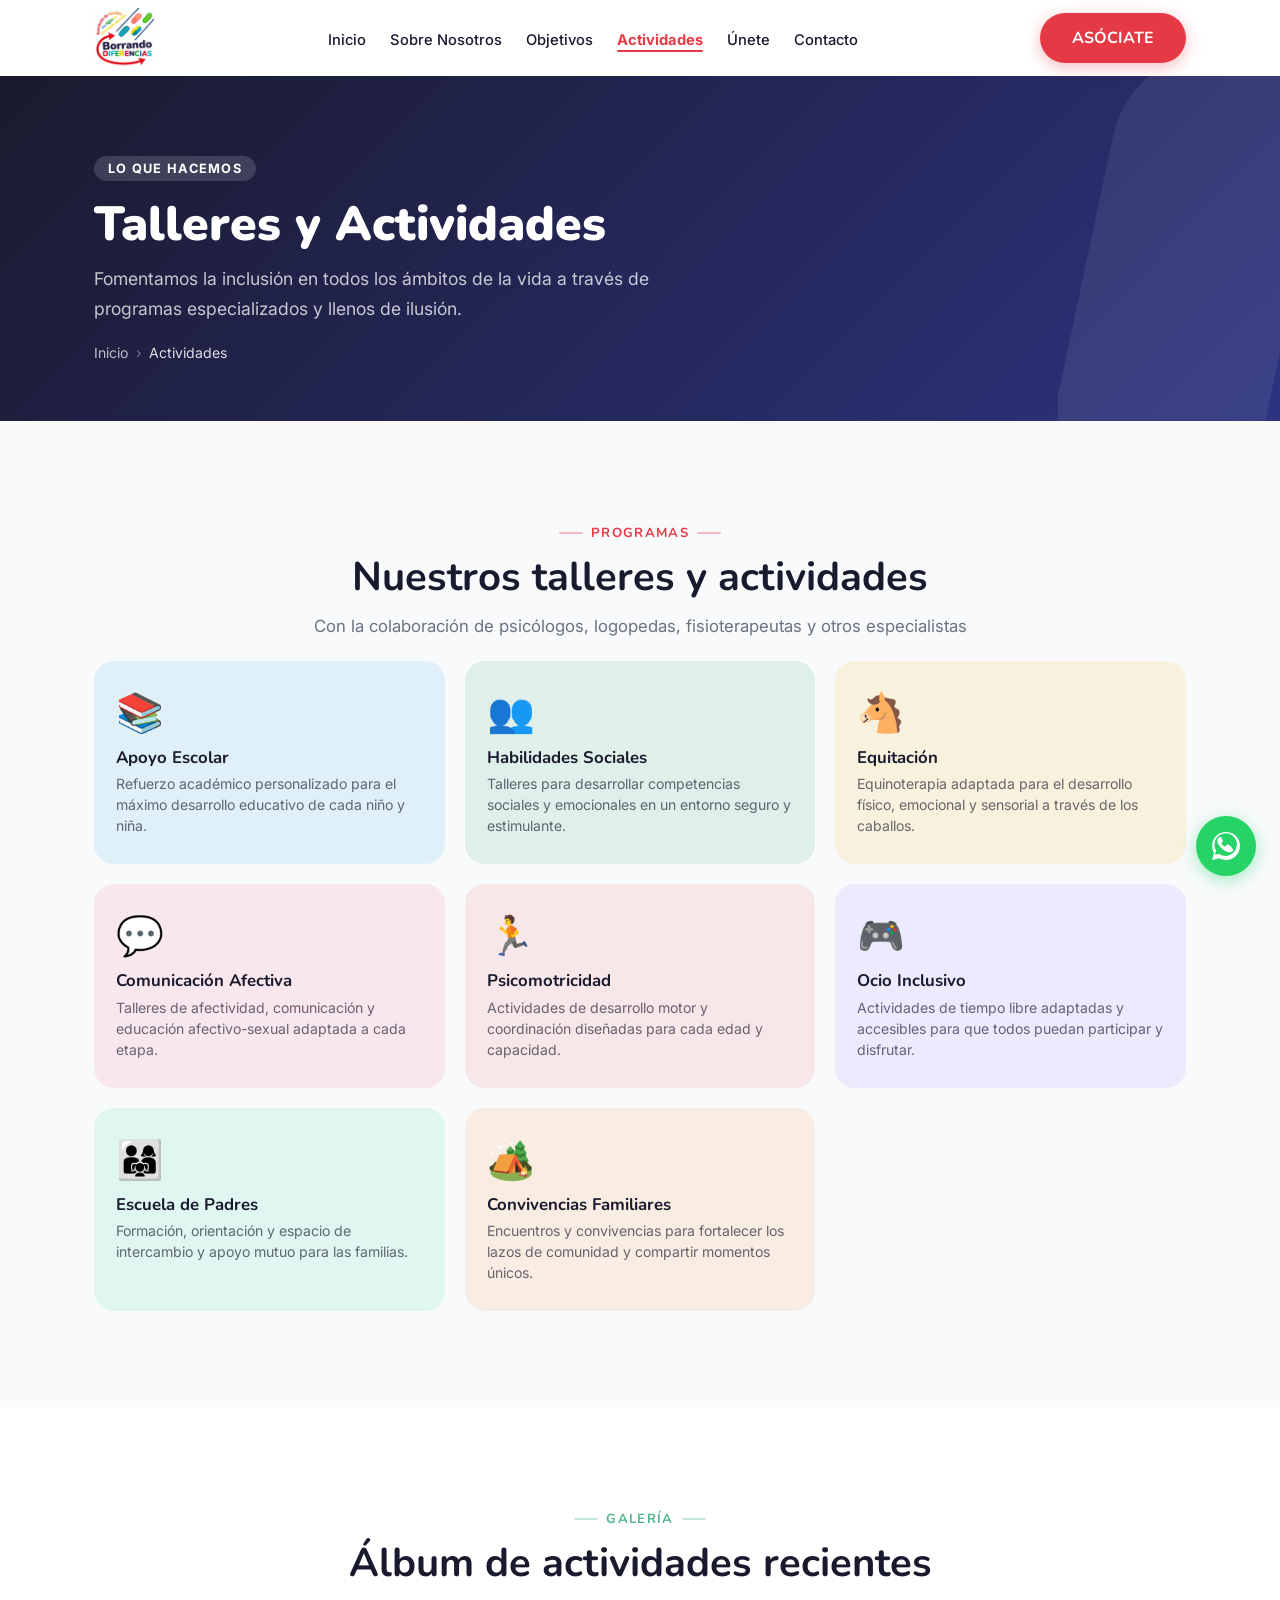
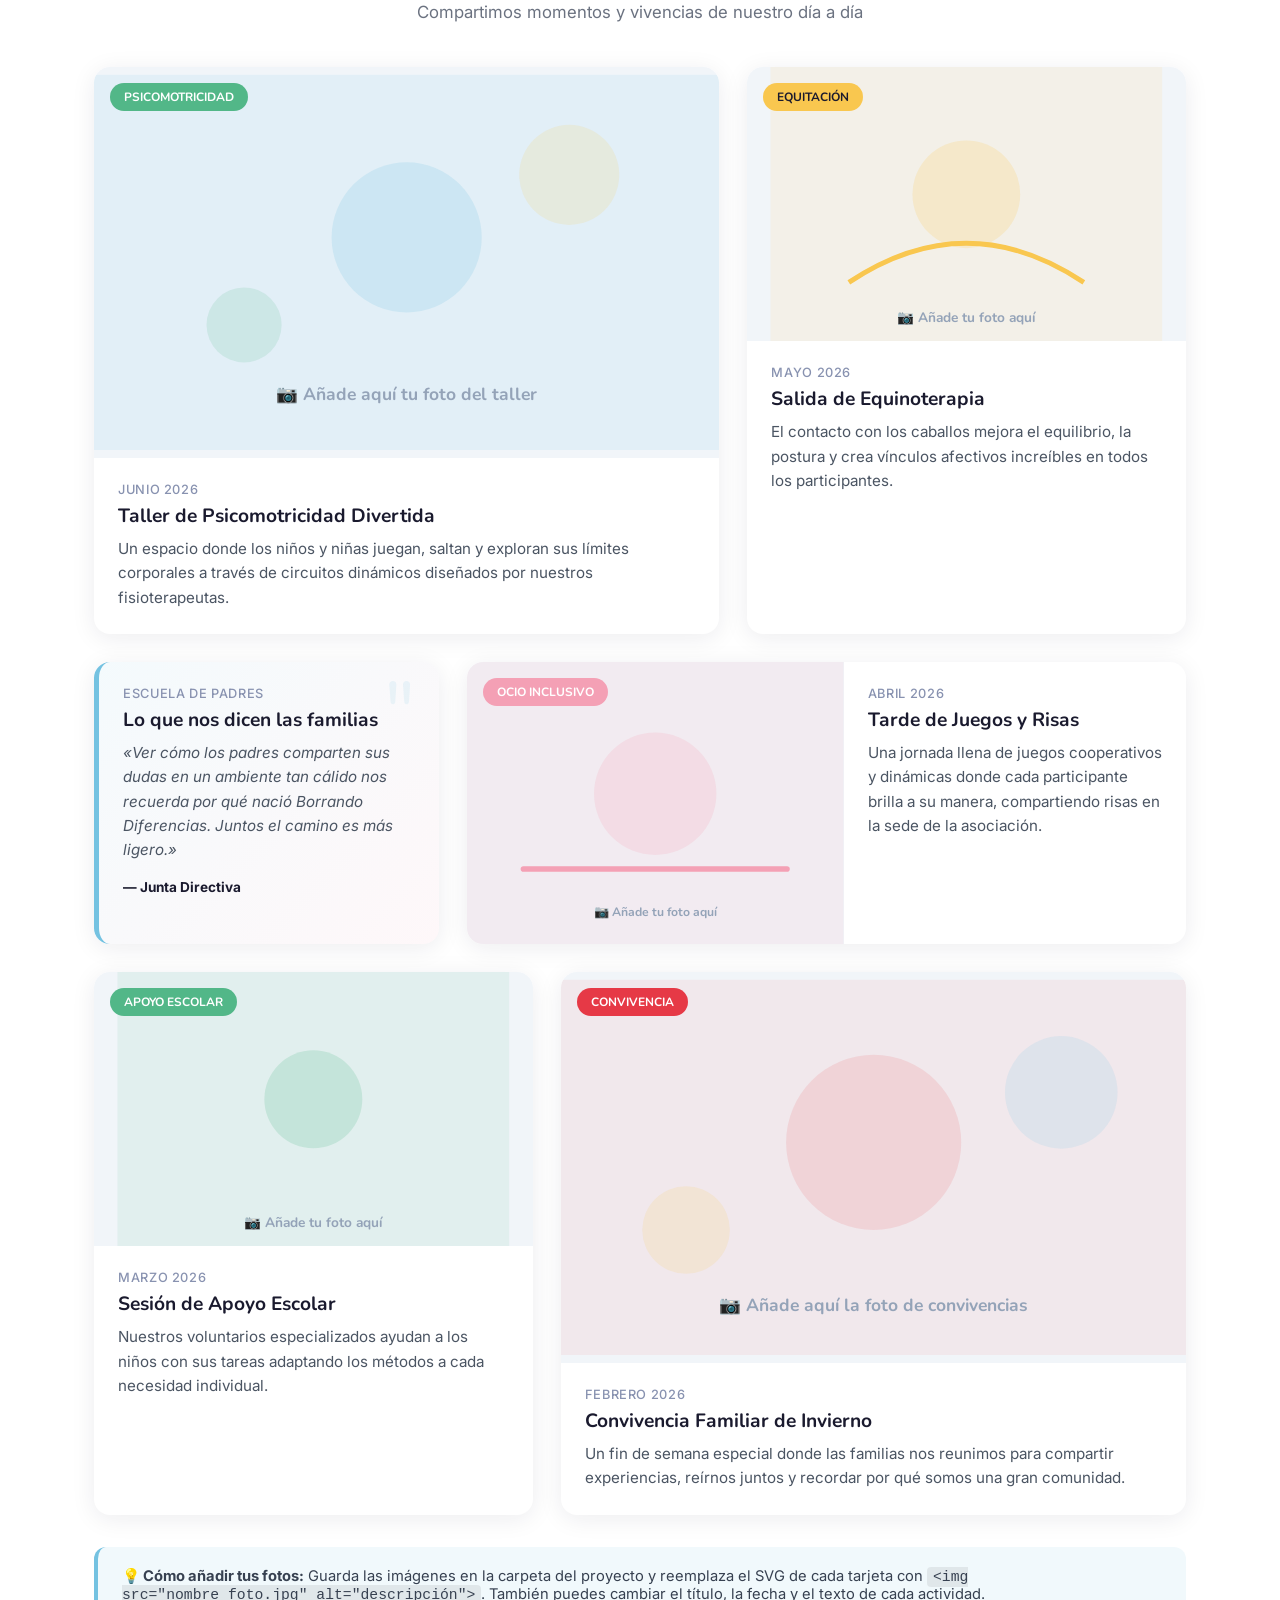
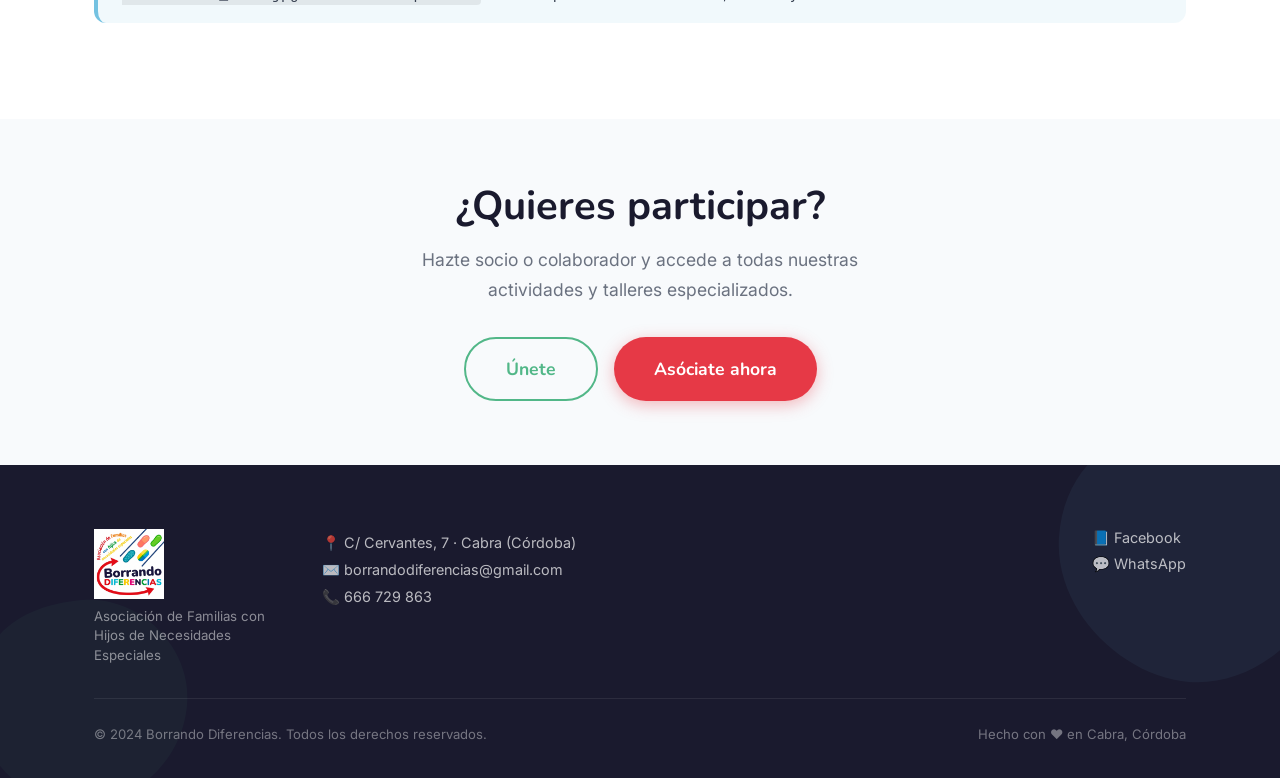
==== actividades.html @ 36eeffac "a" ====
<!DOCTYPE html>
<html lang="es">
<head>
<meta charset="UTF-8">
<meta name="viewport" content="width=device-width, initial-scale=1.0">
<title>Actividades y Álbum — Borrando Diferencias</title>
<meta name="description" content="Talleres, terapias y actividades de Borrando Diferencias: apoyo escolar, equitación, psicomotricidad, escuela de padres y mucho más. Álbum de fotos.">
<link rel="stylesheet" href="styles.css">
</head>
<body class="page-offset">

<!-- ============================================================
     PAGE HERO
     ============================================================ -->
<section class="page-hero">
  <div class="blob-container" aria-hidden="true">
    <svg style="top:-15%;right:-3%;width:260px;opacity:.07;position:absolute" viewBox="0 0 100 200"><g transform="rotate(12 50 100)"><rect x="10" y="10" width="80" height="180" rx="40" fill="#fff"/></g></svg>
  </div>
  <div class="container" style="position:relative;z-index:1">
    <span class="page-hero-tag">Lo que hacemos</span>
    <h1>Talleres y Actividades</h1>
    <p>Fomentamos la inclusión en todos los ámbitos de la vida a través de programas especializados y llenos de ilusión.</p>
    <nav class="breadcrumb" aria-label="Migas de pan">
      <a href="index.html">Inicio</a>
      <span>›</span>
      <span style="color:rgba(255,255,255,.85)">Actividades</span>
    </nav>
  </div>
</section>

<!-- ============================================================
     TALLERES
     ============================================================ -->
<section class="section-pad" style="background:var(--bg-alt)" aria-labelledby="act-title">
  <div class="container">
    <div class="section-title-wrapper">
      <div class="section-tag">Programas</div>
      <h2 id="act-title">Nuestros talleres y actividades</h2>
      <p style="color:#6b7280;margin-top:12px;font-size:1.05rem">Con la colaboración de psicólogos, logopedas, fisioterapeutas y otros especialistas</p>
    </div>
    <div class="act-grid">
      <div class="act-card blue-p fade-up">
        <div class="act-emoji" aria-hidden="true">📚</div>
        <h3>Apoyo Escolar</h3>
        <p>Refuerzo académico personalizado para el máximo desarrollo educativo de cada niño y niña.</p>
      </div>
      <div class="act-card green-p fade-up">
        <div class="act-emoji" aria-hidden="true">👥</div>
        <h3>Habilidades Sociales</h3>
        <p>Talleres para desarrollar competencias sociales y emocionales en un entorno seguro y estimulante.</p>
      </div>
      <div class="act-card yellow-p fade-up">
        <div class="act-emoji" aria-hidden="true">🐴</div>
        <h3>Equitación</h3>
        <p>Equinoterapia adaptada para el desarrollo físico, emocional y sensorial a través de los caballos.</p>
      </div>
      <div class="act-card pink-p fade-up">
        <div class="act-emoji" aria-hidden="true">💬</div>
        <h3>Comunicación Afectiva</h3>
        <p>Talleres de afectividad, comunicación y educación afectivo-sexual adaptada a cada etapa.</p>
      </div>
      <div class="act-card coral-p fade-up">
        <div class="act-emoji" aria-hidden="true">🏃</div>
        <h3>Psicomotricidad</h3>
        <p>Actividades de desarrollo motor y coordinación diseñadas para cada edad y capacidad.</p>
      </div>
      <div class="act-card lavender-p fade-up">
        <div class="act-emoji" aria-hidden="true">🎮</div>
        <h3>Ocio Inclusivo</h3>
        <p>Actividades de tiempo libre adaptadas y accesibles para que todos puedan participar y disfrutar.</p>
      </div>
      <div class="act-card mint-p fade-up">
        <div class="act-emoji" aria-hidden="true">👨‍👩‍👧</div>
        <h3>Escuela de Padres</h3>
        <p>Formación, orientación y espacio de intercambio y apoyo mutuo para las familias.</p>
      </div>
      <div class="act-card peach-p fade-up">
        <div class="act-emoji" aria-hidden="true">🏕️</div>
        <h3>Convivencias Familiares</h3>
        <p>Encuentros y convivencias para fortalecer los lazos de comunidad y compartir momentos únicos.</p>
      </div>
    </div>
  </div>
</section>

<!-- ============================================================
     ÁLBUM DE ACTIVIDADES
     ============================================================ -->
<section id="album" class="section-pad" style="background:#fff" aria-labelledby="album-title">
  <div class="container">
    <div class="section-title-wrapper">
      <div class="section-tag" style="color:var(--green)">Galería</div>
      <h2 id="album-title">Álbum de actividades recientes</h2>
      <p style="color:#6b7280;margin-top:12px;font-size:1.05rem">Compartimos momentos y vivencias de nuestro día a día</p>
    </div>

    <!-- INSTRUCCIONES: Para añadir fotos reales, sustituye los SVG placeholder por:
         <img src="tu_foto.jpg" alt="Descripción de la foto" style="width:100%;height:100%;object-fit:cover">
         dentro del div .album-img-wrapper de cada tarjeta. -->

    <div class="album-grid">
      <!-- Tarjeta 1: Grande (7 columnas) -->
      <div class="album-card pattern-large fade-up">
        <div class="album-img-wrapper">
          <svg viewBox="0 0 500 300" class="album-placeholder-svg" aria-label="Placeholder foto taller psicomotricidad">
            <rect width="100%" height="100%" fill="rgba(116,194,225,.12)"/>
            <circle cx="250" cy="130" r="60" fill="rgba(116,194,225,.2)"/>
            <circle cx="120" cy="200" r="30" fill="rgba(82,183,136,.15)"/>
            <circle cx="380" cy="80" r="40" fill="rgba(249,199,79,.15)"/>
            <text x="50%" y="260" font-family="'Nunito',sans-serif" font-weight="700" font-size="14" fill="#94a3b8" text-anchor="middle">📷 Añade aquí tu foto del taller</text>
          </svg>
          <span class="album-badge green">Psicomotricidad</span>
        </div>
        <div class="album-info">
          <span class="album-date">Junio 2026</span>
          <h3>Taller de Psicomotricidad Divertida</h3>
          <p>Un espacio donde los niños y niñas juegan, saltan y exploran sus límites corporales a través de circuitos dinámicos diseñados por nuestros fisioterapeutas.</p>
        </div>
      </div>

      <!-- Tarjeta 2: Estándar (5 columnas) -->
      <div class="album-card pattern-standard fade-up">
        <div class="album-img-wrapper">
          <svg viewBox="0 0 400 280" class="album-placeholder-svg" aria-label="Placeholder equinoterapia">
            <rect width="100%" height="100%" fill="rgba(249,199,79,.1)"/>
            <circle cx="200" cy="130" r="55" fill="rgba(249,199,79,.2)"/>
            <path d="M80 220 Q 200 140 320 220" fill="none" stroke="#F9C74F" stroke-width="5"/>
            <text x="50%" y="260" font-family="'Nunito',sans-serif" font-weight="700" font-size="14" fill="#94a3b8" text-anchor="middle">📷 Añade tu foto aquí</text>
          </svg>
          <span class="album-badge yellow">Equitación</span>
        </div>
        <div class="album-info">
          <span class="album-date">Mayo 2026</span>
          <h3>Salida de Equinoterapia</h3>
          <p>El contacto con los caballos mejora el equilibrio, la postura y crea vínculos afectivos increíbles en todos los participantes.</p>
        </div>
      </div>

      <!-- Tarjeta 3: Cita/Texto (4 columnas) -->
      <div class="album-card pattern-text-only fade-up">
        <div class="quote-icon">"</div>
        <div class="album-info">
          <span class="album-date">Escuela de Padres</span>
          <h3>Lo que nos dicen las familias</h3>
          <p class="quote-text">«Ver cómo los padres comparten sus dudas en un ambiente tan cálido nos recuerda por qué nació Borrando Diferencias. Juntos el camino es más ligero.»</p>
          <div class="author">— Junta Directiva</div>
        </div>
      </div>

      <!-- Tarjeta 4: Paisaje (8 columnas) — imagen izquierda, texto derecha -->
      <div class="album-card pattern-landscape fade-up">
        <div class="album-img-wrapper">
          <svg viewBox="0 0 400 300" class="album-placeholder-svg" aria-label="Placeholder ocio inclusivo">
            <rect width="100%" height="100%" fill="rgba(244,160,181,.12)"/>
            <circle cx="200" cy="140" r="65" fill="rgba(244,160,181,.2)"/>
            <path d="M60 220 L340 220" stroke="#F4A0B5" stroke-width="6" stroke-linecap="round"/>
            <text x="50%" y="270" font-family="'Nunito',sans-serif" font-weight="700" font-size="13" fill="#94a3b8" text-anchor="middle">📷 Añade tu foto aquí</text>
          </svg>
          <span class="album-badge pink">Ocio Inclusivo</span>
        </div>
        <div class="album-info">
          <span class="album-date">Abril 2026</span>
          <h3>Tarde de Juegos y Risas</h3>
          <p>Una jornada llena de juegos cooperativos y dinámicas donde cada participante brilla a su manera, compartiendo risas en la sede de la asociación.</p>
        </div>
      </div>

      <!-- Tarjeta 5: Estándar -->
      <div class="album-card pattern-standard fade-up">
        <div class="album-img-wrapper">
          <svg viewBox="0 0 400 280" class="album-placeholder-svg" aria-label="Placeholder apoyo escolar">
            <rect width="100%" height="100%" fill="rgba(82,183,136,.1)"/>
            <circle cx="200" cy="130" r="50" fill="rgba(82,183,136,.2)"/>
            <text x="50%" y="260" font-family="'Nunito',sans-serif" font-weight="700" font-size="14" fill="#94a3b8" text-anchor="middle">📷 Añade tu foto aquí</text>
          </svg>
          <span class="album-badge green">Apoyo Escolar</span>
        </div>
        <div class="album-info">
          <span class="album-date">Marzo 2026</span>
          <h3>Sesión de Apoyo Escolar</h3>
          <p>Nuestros voluntarios especializados ayudan a los niños con sus tareas adaptando los métodos a cada necesidad individual.</p>
        </div>
      </div>

      <!-- Tarjeta 6: Grande -->
      <div class="album-card pattern-large fade-up">
        <div class="album-img-wrapper">
          <svg viewBox="0 0 500 300" class="album-placeholder-svg" aria-label="Placeholder convivencia familiar">
            <rect width="100%" height="100%" fill="rgba(230,57,70,.07)"/>
            <circle cx="250" cy="130" r="70" fill="rgba(230,57,70,.12)"/>
            <circle cx="100" cy="200" r="35" fill="rgba(249,199,79,.15)"/>
            <circle cx="400" cy="90" r="45" fill="rgba(116,194,225,.15)"/>
            <text x="50%" y="265" font-family="'Nunito',sans-serif" font-weight="700" font-size="14" fill="#94a3b8" text-anchor="middle">📷 Añade aquí la foto de convivencias</text>
          </svg>
          <span class="album-badge red">Convivencia</span>
        </div>
        <div class="album-info">
          <span class="album-date">Febrero 2026</span>
          <h3>Convivencia Familiar de Invierno</h3>
          <p>Un fin de semana especial donde las familias nos reunimos para compartir experiencias, reírnos juntos y recordar por qué somos una gran comunidad.</p>
        </div>
      </div>
    </div>

    <!-- Nota orientativa -->
    <div class="fade-up" style="background:rgba(116,194,225,.1);border-left:4px solid var(--blue);border-radius:12px;padding:20px 24px;margin-top:32px;font-size:.92rem;color:#374151">
      <strong>💡 Cómo añadir tus fotos:</strong> Guarda las imágenes en la carpeta del proyecto y reemplaza el SVG de cada tarjeta con <code style="background:rgba(0,0,0,.07);padding:2px 6px;border-radius:4px">&lt;img src="nombre_foto.jpg" alt="descripción"&gt;</code>. También puedes cambiar el título, la fecha y el texto de cada actividad.
    </div>
  </div>
</section>

<!-- CTA -->
<section style="padding:64px 0;text-align:center;background:var(--bg-alt)">
  <div class="container">
    <h2 class="fade-up" style="margin-bottom:16px">¿Quieres participar?</h2>
    <p class="fade-up" style="color:#6b7280;margin-bottom:32px;max-width:480px;margin-left:auto;margin-right:auto">Hazte socio o colaborador y accede a todas nuestras actividades y talleres especializados.</p>
    <div class="fade-up" style="display:flex;gap:16px;justify-content:center;flex-wrap:wrap">
      <a href="unete.html" class="btn btn-outline-green btn-lg">Únete</a>
      <a href="contacto.html" class="btn btn-red btn-lg">Asóciate ahora</a>
    </div>
  </div>
</section>

<script src="shared.js"></script>
</body>
</html>
---- styles.css ----
@import url('https://fonts.googleapis.com/css2?family=Nunito:wght@700;900&family=Inter:wght@400;500&display=swap');

/* ============================================================
   RESET & BASE
   ============================================================ */
*,*::before,*::after{box-sizing:border-box;margin:0;padding:0}
html{scroll-behavior:smooth;font-size:16px}
body{font-family:'Inter',sans-serif;font-size:1.1rem;color:#1A1A2E;background:#fff;overflow-x:hidden}
img{display:block;max-width:100%}
a{text-decoration:none;color:inherit}
button{cursor:pointer;border:none;font-family:'Inter',sans-serif}

/* ============================================================
   CSS VARIABLES
   ============================================================ */
:root{
  --red:#E63946;
  --green:#52B788;
  --blue:#74C2E1;
  --yellow:#F9C74F;
  --pink:#F4A0B5;
  --dark:#1A1A2E;
  --bg-alt:#F8FAFC;
  --shadow:0 4px 24px rgba(26,26,46,.08);
  --shadow-lg:0 12px 40px rgba(26,26,46,.16);
  --radius:16px;
  --radius-xl:24px;
  --radius-pill:999px;
}

/* ============================================================
   TYPOGRAPHY
   ============================================================ */
h1,h2,h3,h4{font-family:'Nunito',sans-serif;line-height:1.15;font-weight:700}
h1{font-size:clamp(2.4rem,5vw,3.5rem);font-weight:900}
h2{font-size:clamp(1.8rem,3.5vw,2.5rem)}
h3{font-size:1.5rem}
p{line-height:1.7}
.caption{font-size:.875rem;color:#6b7280}

/* ============================================================
   UTILITIES
   ============================================================ */
.container{max-width:1140px;margin:0 auto;padding:0 24px}
.section-pad{padding:96px 0}
.text-center{text-align:center}
.sr-only{position:absolute;width:1px;height:1px;padding:0;margin:-1px;overflow:hidden;clip:rect(0,0,0,0);white-space:nowrap;border-width:0}

/* Buttons */
.btn{display:inline-flex;align-items:center;justify-content:center;gap:8px;padding:14px 32px;border-radius:var(--radius-pill);font-family:'Nunito',sans-serif;font-weight:700;font-size:1rem;transition:transform .2s ease,box-shadow .2s ease;will-change:transform}
.btn:hover{transform:translateY(-2px)}
.btn-red{background:var(--red);color:#fff;box-shadow:0 4px 16px rgba(230,57,70,.35)}
.btn-red:hover{box-shadow:0 8px 28px rgba(230,57,70,.45)}
.btn-outline-green{background:transparent;color:var(--green);border:2.5px solid var(--green)}
.btn-outline-green:hover{background:var(--green);color:#fff;box-shadow:0 6px 20px rgba(82,183,136,.3)}
.btn-white{background:#fff;color:var(--dark);box-shadow:var(--shadow)}
.btn-white:hover{box-shadow:var(--shadow-lg)}
.btn-white-red{background:#fff;color:var(--red);box-shadow:var(--shadow)}
.btn-white-red:hover{box-shadow:var(--shadow-lg)}
.btn-lg{padding:18px 40px;font-size:1.1rem}

/* Fade-in animation */
.fade-up{opacity:0;transform:translateY(32px);transition:opacity .6s ease,transform .6s ease}
.fade-up.visible{opacity:1;transform:translateY(0)}

/* Blob container */
.blob-container{position:absolute;inset:0;overflow:hidden;pointer-events:none;z-index:0}
.blob-container svg{position:absolute}

/* Section header */
.section-tag{display:inline-flex;align-items:center;gap:8px;font-family:'Nunito',sans-serif;font-weight:700;font-size:.82rem;letter-spacing:.1em;text-transform:uppercase;color:var(--red);margin-bottom:12px}
.section-tag::before,.section-tag::after{content:'';flex:1;height:2px;background:currentColor;opacity:.35;min-width:24px;max-width:40px;border-radius:2px}
.section-title-wrapper{text-align:center;margin-bottom:20px}

/* ============================================================
   NAVBAR
   ============================================================ */
#navbar{position:fixed;top:0;left:0;right:0;z-index:1000;background:rgba(255,255,255,.96);backdrop-filter:blur(10px);-webkit-backdrop-filter:blur(10px);transition:box-shadow .3s ease}
#navbar.scrolled{box-shadow:0 2px 20px rgba(26,26,46,.1)}
.nav-inner{display:flex;align-items:center;justify-content:space-between;height:76px;gap:16px}
.nav-logo{display:flex;align-items:center;flex-shrink:0}
.nav-logo img{height:60px;width:auto;display:block}
.nav-links{display:flex;align-items:center;gap:24px;list-style:none}
.nav-links a{font-weight:500;font-size:.92rem;color:var(--dark);position:relative;padding-bottom:3px}
.nav-links a::after{content:'';position:absolute;bottom:0;left:0;width:0;height:2px;background:var(--red);transition:width .25s ease;border-radius:2px}
.nav-links a:hover::after,.nav-links a.active::after{width:100%}
.nav-links a.active{color:var(--red);font-weight:700}
.nav-cta{margin-left:8px;flex-shrink:0}
.nav-hamburger{display:none;flex-direction:column;gap:5px;background:none;padding:6px;border-radius:8px}
.nav-hamburger span{display:block;width:24px;height:2.5px;background:var(--dark);border-radius:2px;transition:transform .3s ease,opacity .3s ease}
.nav-hamburger.open span:nth-child(1){transform:translateY(7.5px) rotate(45deg)}
.nav-hamburger.open span:nth-child(2){opacity:0}
.nav-hamburger.open span:nth-child(3){transform:translateY(-7.5px) rotate(-45deg)}
.mobile-menu{display:none;flex-direction:column;background:#fff;border-top:1px solid #f0f0f0;overflow:hidden;max-height:0;transition:max-height .35s ease}
.mobile-menu.open{max-height:500px}
.mobile-menu a{display:block;padding:14px 24px;font-weight:500;color:var(--dark);border-bottom:1px solid #f5f5f5}
.mobile-menu a:hover,.mobile-menu a.active{background:var(--bg-alt);color:var(--red)}
.mobile-menu .btn{margin:16px 24px;width:calc(100% - 48px)}

/* Page offset for fixed navbar */
.page-offset{padding-top:76px}

/* ============================================================
   HERO
   ============================================================ */
#hero{min-height:100vh;display:flex;align-items:center;position:relative;padding-top:76px;background:#fff;overflow:hidden}
.hero-inner{display:grid;grid-template-columns:1fr 1fr;gap:48px;align-items:center;position:relative;z-index:1}
.hero-pre{display:inline-flex;align-items:center;gap:8px;background:rgba(82,183,136,.12);color:var(--green);font-weight:700;font-size:.85rem;padding:6px 16px;border-radius:var(--radius-pill);margin-bottom:20px;letter-spacing:.08em;text-transform:uppercase}
.hero-title{font-family:'Nunito',sans-serif;font-weight:900;line-height:1.08;margin-bottom:24px}
.hero-title .line-color{color:var(--blue)}
.hero-subtitle{color:#4b5563;font-size:1.15rem;margin-bottom:36px;line-height:1.7;max-width:480px}
.hero-btns{display:flex;flex-wrap:wrap;gap:16px}
.hero-illustration{display:flex;justify-content:center;align-items:center}

/* Blob float animations */
@keyframes float1{0%,100%{transform:translateY(0) rotate(0deg)}50%{transform:translateY(-6px) rotate(1.5deg)}}
@keyframes float2{0%,100%{transform:translateY(0) rotate(0deg)}50%{transform:translateY(-5px) rotate(-1deg)}}
@keyframes float3{0%,100%{transform:translateY(0) rotate(0deg)}50%{transform:translateY(-7px) rotate(2deg)}}
@keyframes float4{0%,100%{transform:translateY(0) rotate(0deg)}50%{transform:translateY(-4px) rotate(-1.5deg)}}
@keyframes float5{0%,100%{transform:translateY(0) rotate(0deg)}50%{transform:translateY(-6px) rotate(1deg)}}
.blob-f1{animation:float1 4s ease-in-out infinite;will-change:transform;position:absolute}
.blob-f2{animation:float2 5s ease-in-out infinite;will-change:transform;position:absolute}
.blob-f3{animation:float3 4.5s ease-in-out infinite;will-change:transform;position:absolute}
.blob-f4{animation:float4 5.5s ease-in-out infinite;will-change:transform;position:absolute}
.blob-f5{animation:float5 3.8s ease-in-out infinite;will-change:transform;position:absolute}

/* ============================================================
   PAGE HERO (inner pages)
   ============================================================ */
.page-hero{background:linear-gradient(135deg,var(--dark) 0%,#2d3380 100%);padding:80px 0 60px;position:relative;overflow:hidden}
.page-hero h1{color:#fff;font-size:clamp(2rem,4vw,3rem);margin-bottom:12px}
.page-hero p{color:rgba(255,255,255,.75);font-size:1.1rem;max-width:560px}
.page-hero-tag{display:inline-block;background:rgba(255,255,255,.15);color:#fff;font-size:.8rem;font-weight:700;letter-spacing:.1em;text-transform:uppercase;padding:5px 14px;border-radius:var(--radius-pill);margin-bottom:16px}
.breadcrumb{display:flex;align-items:center;gap:8px;margin-top:20px;font-size:.88rem;color:rgba(255,255,255,.55)}
.breadcrumb a{color:rgba(255,255,255,.7);transition:color .2s}
.breadcrumb a:hover{color:#fff}
.breadcrumb span{color:rgba(255,255,255,.4)}

/* ============================================================
   CLAVES SECTION
   ============================================================ */
.claves-intro{max-width:720px;margin:0 auto 56px;text-align:center;color:#4b5563}
.claves-grid{display:grid;grid-template-columns:1fr 1fr;gap:24px}
.clave-card{background:#fff;border-radius:var(--radius);padding:32px;border-left:5px solid transparent;box-shadow:var(--shadow);transition:transform .25s ease,box-shadow .25s ease,background .25s ease}
.clave-card:hover{transform:translateY(-4px);box-shadow:var(--shadow-lg)}
.clave-card.blue{border-left-color:var(--blue)}.clave-card.blue:hover{background:rgba(116,194,225,.05)}
.clave-card.green{border-left-color:var(--green)}.clave-card.green:hover{background:rgba(82,183,136,.05)}
.clave-card.red{border-left-color:var(--red)}.clave-card.red:hover{background:rgba(230,57,70,.05)}
.clave-card.yellow{border-left-color:var(--yellow)}.clave-card.yellow:hover{background:rgba(249,199,79,.05)}
.clave-icon{font-size:2.5rem;margin-bottom:14px}
.clave-card h3{margin-bottom:8px;font-size:1.2rem;letter-spacing:.04em}
.clave-card p{font-size:.97rem;color:#4b5563;line-height:1.65}

/* ============================================================
   OBJETIVOS SECTION
   ============================================================ */
.obj-list{display:flex;flex-direction:column;gap:20px;max-width:760px;margin:0 auto}
.obj-item{display:flex;align-items:flex-start;gap:24px;background:#fff;border-radius:var(--radius);padding:28px 32px;border-left:5px solid transparent;box-shadow:var(--shadow)}
.obj-item.red{border-left-color:var(--red)}
.obj-item.green{border-left-color:var(--green)}
.obj-item.blue{border-left-color:var(--blue)}
.obj-num{font-family:'Nunito',sans-serif;font-weight:900;font-size:2.8rem;line-height:1;flex-shrink:0}
.obj-item.red .obj-num{color:var(--red);opacity:.4}
.obj-item.green .obj-num{color:var(--green);opacity:.4}
.obj-item.blue .obj-num{color:var(--blue);opacity:.4}
.obj-content h3{font-size:1.15rem;margin-bottom:6px}
.obj-content p{font-size:.97rem;color:#4b5563;line-height:1.65}
.obj-icon{font-size:2rem;flex-shrink:0;margin-top:2px}

/* ============================================================
   ACTIVIDADES SECTION
   ============================================================ */
.act-grid{display:grid;grid-template-columns:repeat(3,1fr);gap:20px;margin-top:16px}
.act-card{border-radius:20px;padding:28px 22px;transition:transform .25s ease;cursor:default}
.act-card:hover{transform:scale(1.04)}
.act-card .act-emoji{font-size:2.4rem;margin-bottom:12px}
.act-card h3{font-size:1.05rem;font-weight:700;margin-bottom:6px}
.act-card p{font-size:.88rem;color:rgba(26,26,46,.65);line-height:1.5}
.act-card.blue-p{background:rgba(116,194,225,.18)}
.act-card.green-p{background:rgba(82,183,136,.15)}
.act-card.yellow-p{background:rgba(249,199,79,.18)}
.act-card.pink-p{background:rgba(244,160,181,.2)}
.act-card.coral-p{background:rgba(230,57,70,.1)}
.act-card.lavender-p{background:rgba(167,139,250,.15)}
.act-card.mint-p{background:rgba(52,211,153,.12)}
.act-card.peach-p{background:rgba(251,146,60,.13)}
.act-note{text-align:center;margin-top:28px;font-size:.9rem;color:#6b7280;font-style:italic}

/* ============================================================
   ALBUM SECTION
   ============================================================ */
.album-grid{display:grid;grid-template-columns:repeat(12,1fr);gap:28px;margin-top:40px}
.album-card{background:#fff;border-radius:var(--radius);overflow:hidden;box-shadow:var(--shadow);transition:transform .3s ease,box-shadow .3s ease;display:flex;flex-direction:column}
.album-card:hover{transform:translateY(-5px);box-shadow:var(--shadow-lg)}
.album-img-wrapper{position:relative;width:100%;aspect-ratio:16/10;background:#f1f5f9;overflow:hidden}
.album-img-wrapper img{width:100%;height:100%;object-fit:cover;display:block}
.album-placeholder-svg{width:100%;height:100%;display:block}
.album-badge{position:absolute;top:16px;left:16px;padding:6px 14px;font-family:'Nunito',sans-serif;font-weight:700;font-size:.75rem;text-transform:uppercase;color:#fff;border-radius:var(--radius-pill)}
.album-badge.green{background:var(--green)}
.album-badge.yellow{background:var(--yellow);color:var(--dark)}
.album-badge.pink{background:var(--pink)}
.album-badge.blue{background:var(--blue);color:var(--dark)}
.album-badge.red{background:var(--red)}
.album-info{padding:24px;display:flex;flex-direction:column;flex-grow:1}
.album-date{font-size:.8rem;color:#8892b0;margin-bottom:8px;text-transform:uppercase;letter-spacing:.05em;font-weight:500}
.album-info h3{font-size:1.2rem;margin-bottom:10px;color:var(--dark)}
.album-info p{font-size:.95rem;color:#4b5563;line-height:1.6}
.pattern-large{grid-column:span 7}
.pattern-standard{grid-column:span 5}
.pattern-text-only{grid-column:span 4;background:linear-gradient(135deg,rgba(116,194,225,.08) 0%,rgba(244,160,181,.08) 100%);border-left:5px solid var(--blue);justify-content:center;position:relative}
.pattern-text-only .quote-icon{position:absolute;top:10px;right:24px;font-size:5rem;font-family:'Nunito',sans-serif;color:var(--blue);opacity:.12;line-height:1}
.quote-text{font-style:italic;font-size:1rem;color:#374151;margin-bottom:16px}
.author{font-weight:700;font-size:.85rem;color:var(--dark)}
.pattern-landscape{grid-column:span 8;display:grid;grid-template-columns:1.1fr 1fr}
.pattern-landscape .album-img-wrapper{height:100%;aspect-ratio:auto}

/* ============================================================
   ÚNETE SECTION
   ============================================================ */
#unete{background:linear-gradient(135deg,#E63946 0%,#F4A0B5 100%);position:relative;overflow:hidden}
.unete-inner{position:relative;z-index:1}
.unete-title{color:#fff;margin-bottom:12px}
.unete-subtitle{color:rgba(255,255,255,.85);margin-bottom:48px;font-size:1.1rem}
.unete-cols{display:grid;grid-template-columns:1fr 1fr;gap:40px;margin-bottom:40px}
.unete-col{background:rgba(255,255,255,.15);backdrop-filter:blur(8px);border-radius:var(--radius-xl);padding:32px;border:1px solid rgba(255,255,255,.25)}
.unete-col h3{color:#fff;margin-bottom:20px;font-size:1.35rem}
.unete-col ul{list-style:none;display:flex;flex-direction:column;gap:12px}
.unete-col li{color:rgba(255,255,255,.9);font-size:.97rem;display:flex;align-items:flex-start;gap:10px}
.unete-col li::before{content:'✓';color:#fff;background:rgba(255,255,255,.25);border-radius:50%;width:22px;height:22px;display:flex;align-items:center;justify-content:center;flex-shrink:0;font-size:.8rem;font-weight:700;margin-top:1px}
.iban-box{background:rgba(255,255,255,.2);border-radius:12px;padding:16px 20px;margin-top:16px}
.iban-box .iban-label{font-size:.8rem;text-transform:uppercase;letter-spacing:.08em;color:rgba(255,255,255,.7);margin-bottom:4px}
.iban-box .iban-num{font-family:'Nunito',sans-serif;font-weight:700;color:#fff;font-size:1.05rem;letter-spacing:.04em}
.unete-btns{display:flex;flex-wrap:wrap;gap:16px;justify-content:center}

/* ============================================================
   FORMULARIO
   ============================================================ */
.form-grid{display:grid;grid-template-columns:1fr 1fr;gap:20px}
.form-group{display:flex;flex-direction:column;gap:6px}
.form-group.full{grid-column:1/-1}
label{font-weight:500;font-size:.9rem;color:#374151}
input[type="text"],input[type="email"],input[type="tel"],input[type="date"],textarea{width:100%;padding:14px 18px;border:2px solid #e5e7eb;border-radius:12px;font-family:'Inter',sans-serif;font-size:1rem;color:var(--dark);background:#fff;outline:none;transition:border-color .2s ease,box-shadow .2s ease}
textarea{resize:vertical;min-height:120px}
input:focus,textarea:focus{border-color:var(--red);box-shadow:0 0 0 4px rgba(230,57,70,.12)}
input::placeholder,textarea::placeholder{color:#9ca3af}
.radio-group{display:flex;flex-wrap:wrap;gap:12px}
.radio-pill{display:flex;align-items:center;gap:8px;cursor:pointer}
.radio-pill input[type="radio"]{appearance:none;-webkit-appearance:none;width:18px;height:18px;border:2.5px solid #d1d5db;border-radius:50%;transition:border-color .2s ease,background .2s ease;flex-shrink:0;position:relative}
.radio-pill input[type="radio"]:checked{border-color:var(--red);background:var(--red)}
.radio-pill input[type="radio"]:checked::after{content:'';position:absolute;inset:3px;background:#fff;border-radius:50%}
.radio-pill span{font-size:.97rem;font-weight:500}
.child-fields{overflow:hidden;max-height:0;opacity:0;transition:max-height .4s ease,opacity .35s ease}
.child-fields.visible{max-height:200px;opacity:1}
.child-fields-inner{padding-top:16px;display:grid;grid-template-columns:1fr 1fr;gap:20px}
.form-submit{margin-top:8px;text-align:center}
.form-title{margin-bottom:8px}
.form-desc{color:#6b7280;margin-bottom:40px;max-width:560px;margin-left:auto;margin-right:auto}

/* Form success state */
#form-success{display:none;text-align:center;padding:48px 24px}

/* ============================================================
   FOOTER
   ============================================================ */
#footer{background:var(--dark);color:rgba(255,255,255,.8);padding:64px 0 32px;position:relative;overflow:hidden}
.footer-inner{display:grid;grid-template-columns:auto 1fr auto;gap:48px;align-items:start;position:relative;z-index:1}
.footer-logo img{height:70px;width:auto}
.footer-tagline{font-size:.83rem;color:rgba(255,255,255,.5);max-width:180px;line-height:1.5;margin-top:8px}
.footer-center p,.footer-center a{font-size:.9rem;line-height:1.9;color:rgba(255,255,255,.7)}
.footer-center a:hover{color:#fff}
.footer-links{display:flex;flex-direction:column;gap:8px}
.footer-links a{display:inline-flex;align-items:center;gap:8px;font-size:.9rem;color:rgba(255,255,255,.7);transition:color .2s}
.footer-links a:hover{color:#fff}
.footer-divider{border:none;border-top:1px solid rgba(255,255,255,.08);margin:32px 0 24px}
.footer-bottom{display:flex;align-items:center;justify-content:space-between;flex-wrap:wrap;gap:8px;position:relative;z-index:1}
.footer-bottom p{font-size:.82rem;color:rgba(255,255,255,.4)}

/* WhatsApp float button */
.whatsapp-float{position:fixed;width:60px;height:60px;bottom:24px;right:24px;background:#25d366;color:#fff;border-radius:50%;box-shadow:0 4px 16px rgba(37,211,102,.4);z-index:999;display:flex;align-items:center;justify-content:center;transition:transform .25s ease,box-shadow .25s ease}
.whatsapp-float:hover{transform:scale(1.1) translateY(-3px);box-shadow:0 8px 24px rgba(37,211,102,.6)}

/* ============================================================
   RESPONSIVE
   ============================================================ */
@media(max-width:992px){
  .pattern-large,.pattern-standard,.pattern-text-only,.pattern-landscape{grid-column:span 12}
  .pattern-landscape{grid-template-columns:1fr}
}
@media(max-width:768px){
  .section-pad{padding:64px 0}
  .hero-inner{grid-template-columns:1fr;text-align:center;gap:32px}
  .hero-subtitle{margin:0 auto 32px}
  .hero-btns{justify-content:center}
  .hero-illustration{order:-1}
  .claves-grid{grid-template-columns:1fr}
  .act-grid{grid-template-columns:1fr 1fr}
  .unete-cols{grid-template-columns:1fr}
  .form-grid{grid-template-columns:1fr}
  .form-group.full{grid-column:1}
  .child-fields-inner{grid-template-columns:1fr}
  .child-fields.visible{max-height:320px}
  .footer-inner{grid-template-columns:1fr;gap:32px}
  .footer-bottom{flex-direction:column;text-align:center}
  .nav-links,.nav-cta{display:none}
  .nav-hamburger{display:flex}
  .mobile-menu{display:flex}
  .unete-btns{flex-direction:column;align-items:center}
  .whatsapp-float{width:50px;height:50px;bottom:16px;right:16px}
}
@media(max-width:480px){
  h1{font-size:2rem}
  h2{font-size:1.6rem}
  .act-grid{grid-template-columns:1fr}
  .btn-lg{padding:15px 28px;font-size:1rem}
}
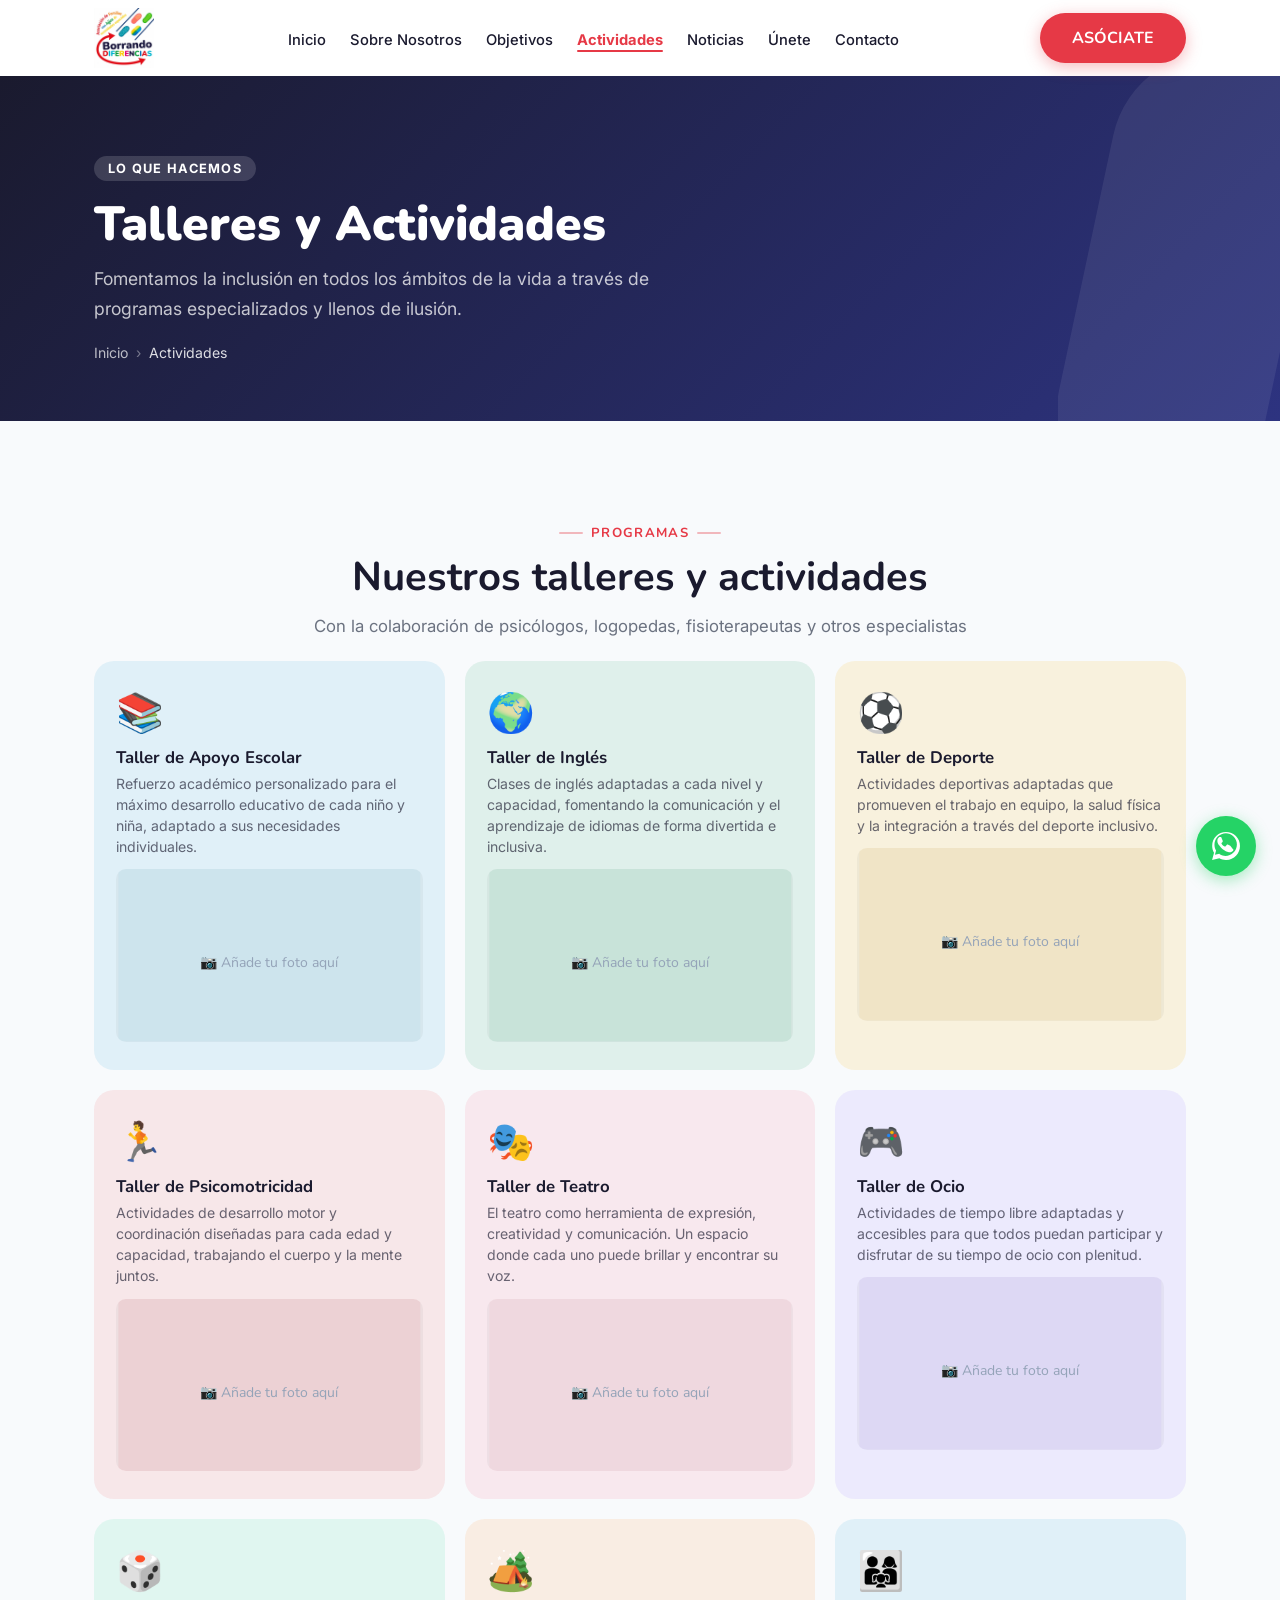
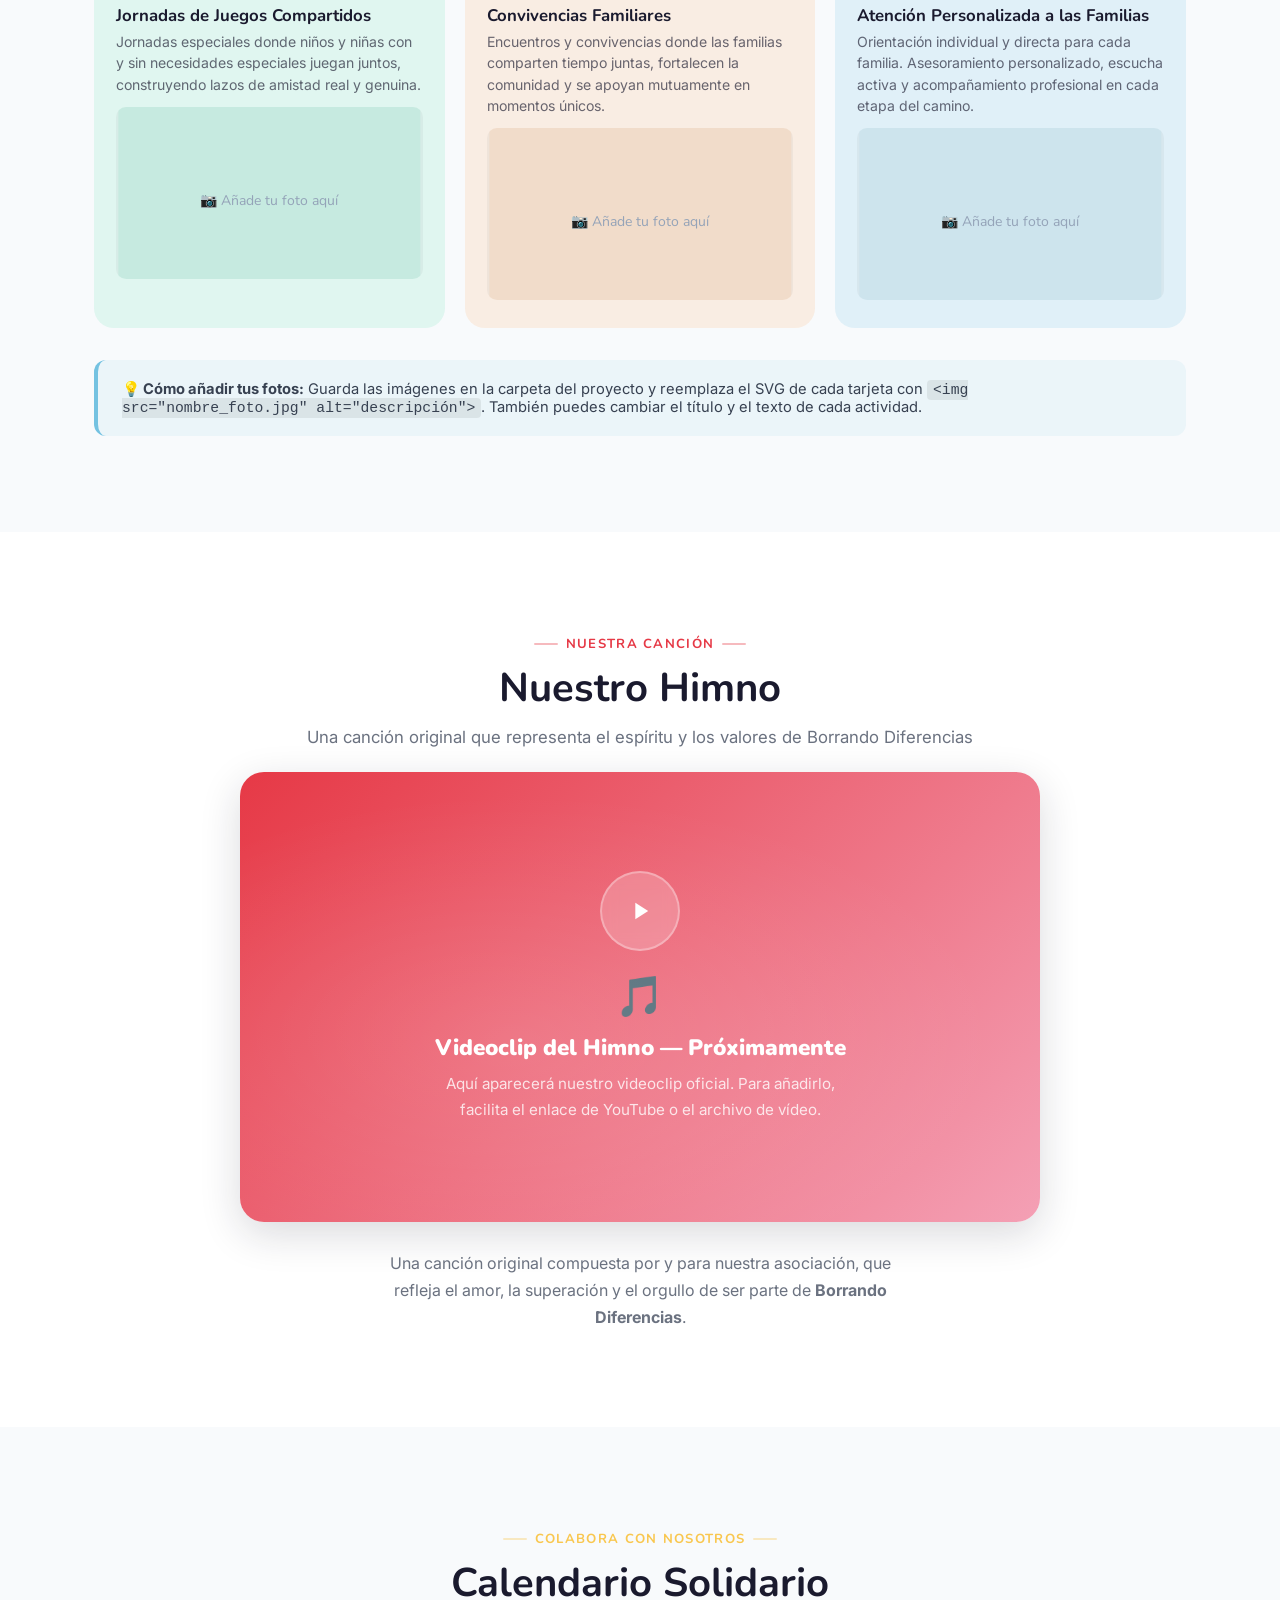
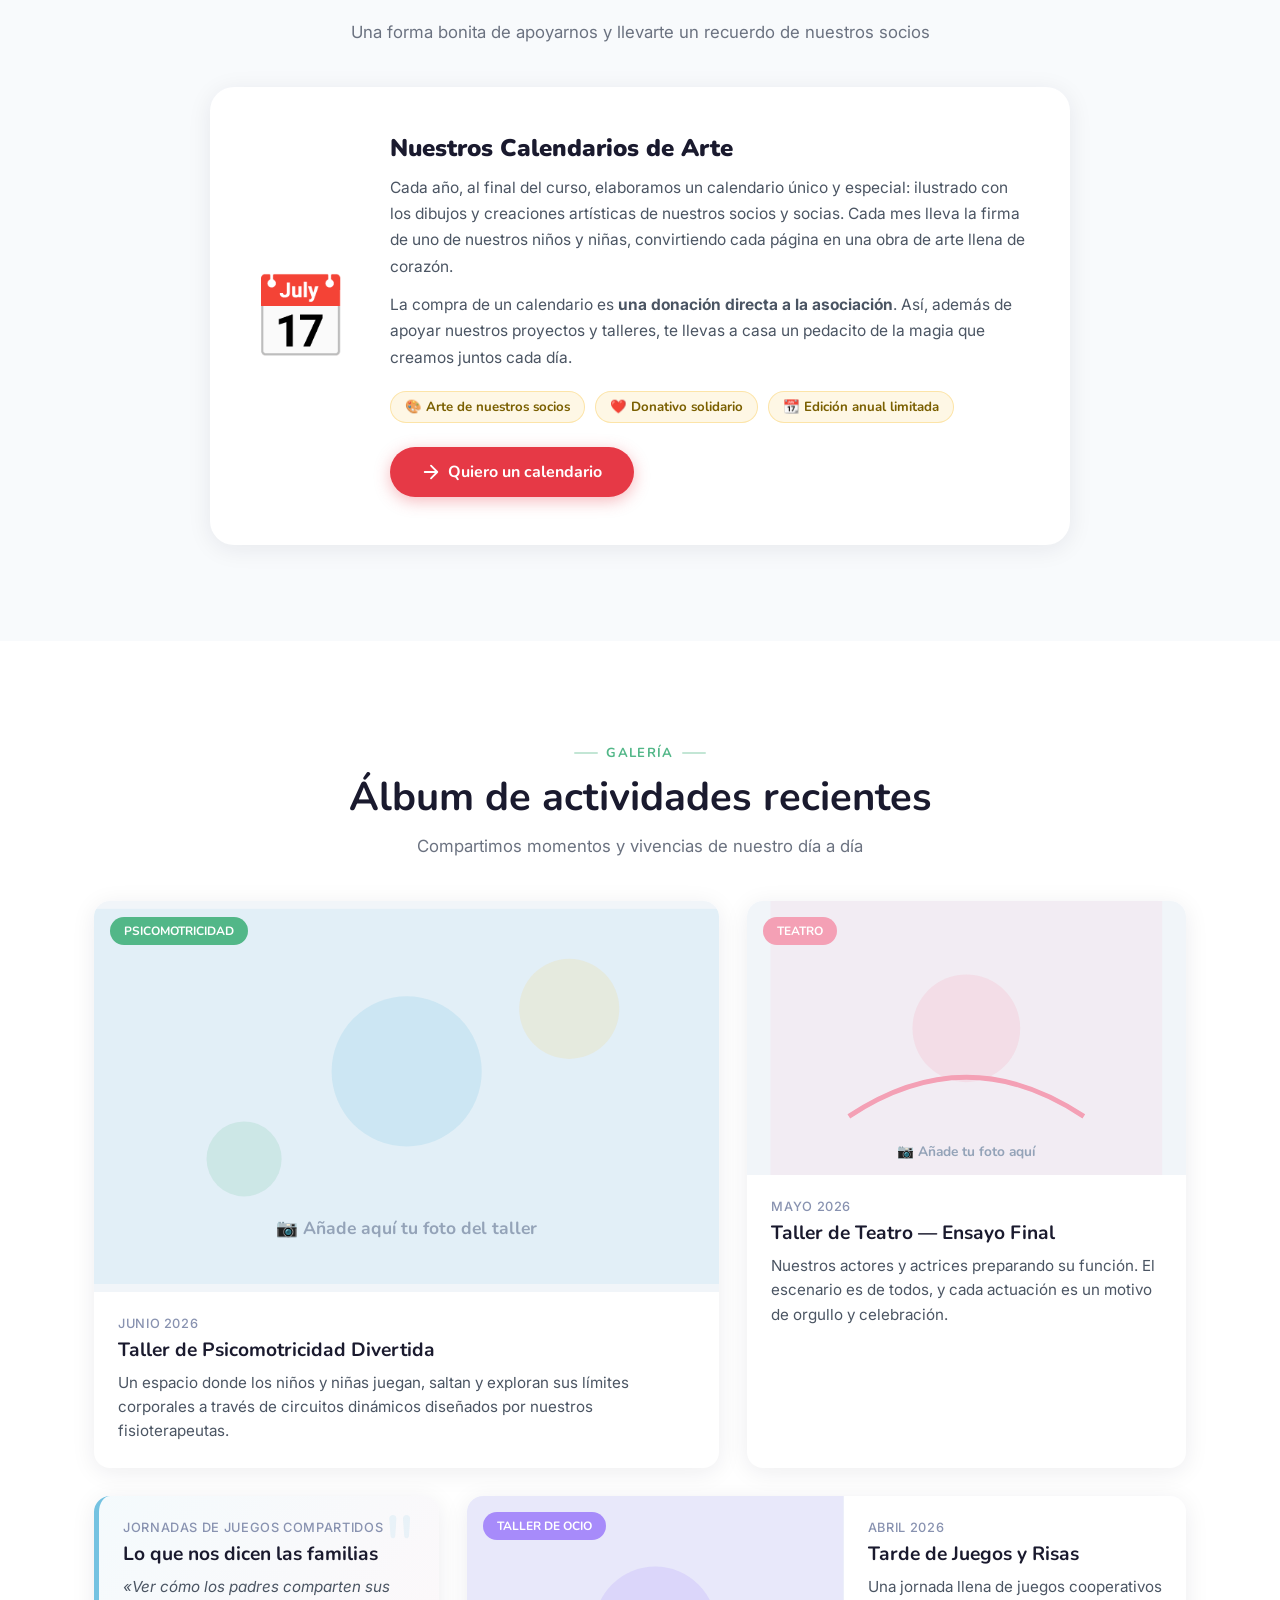
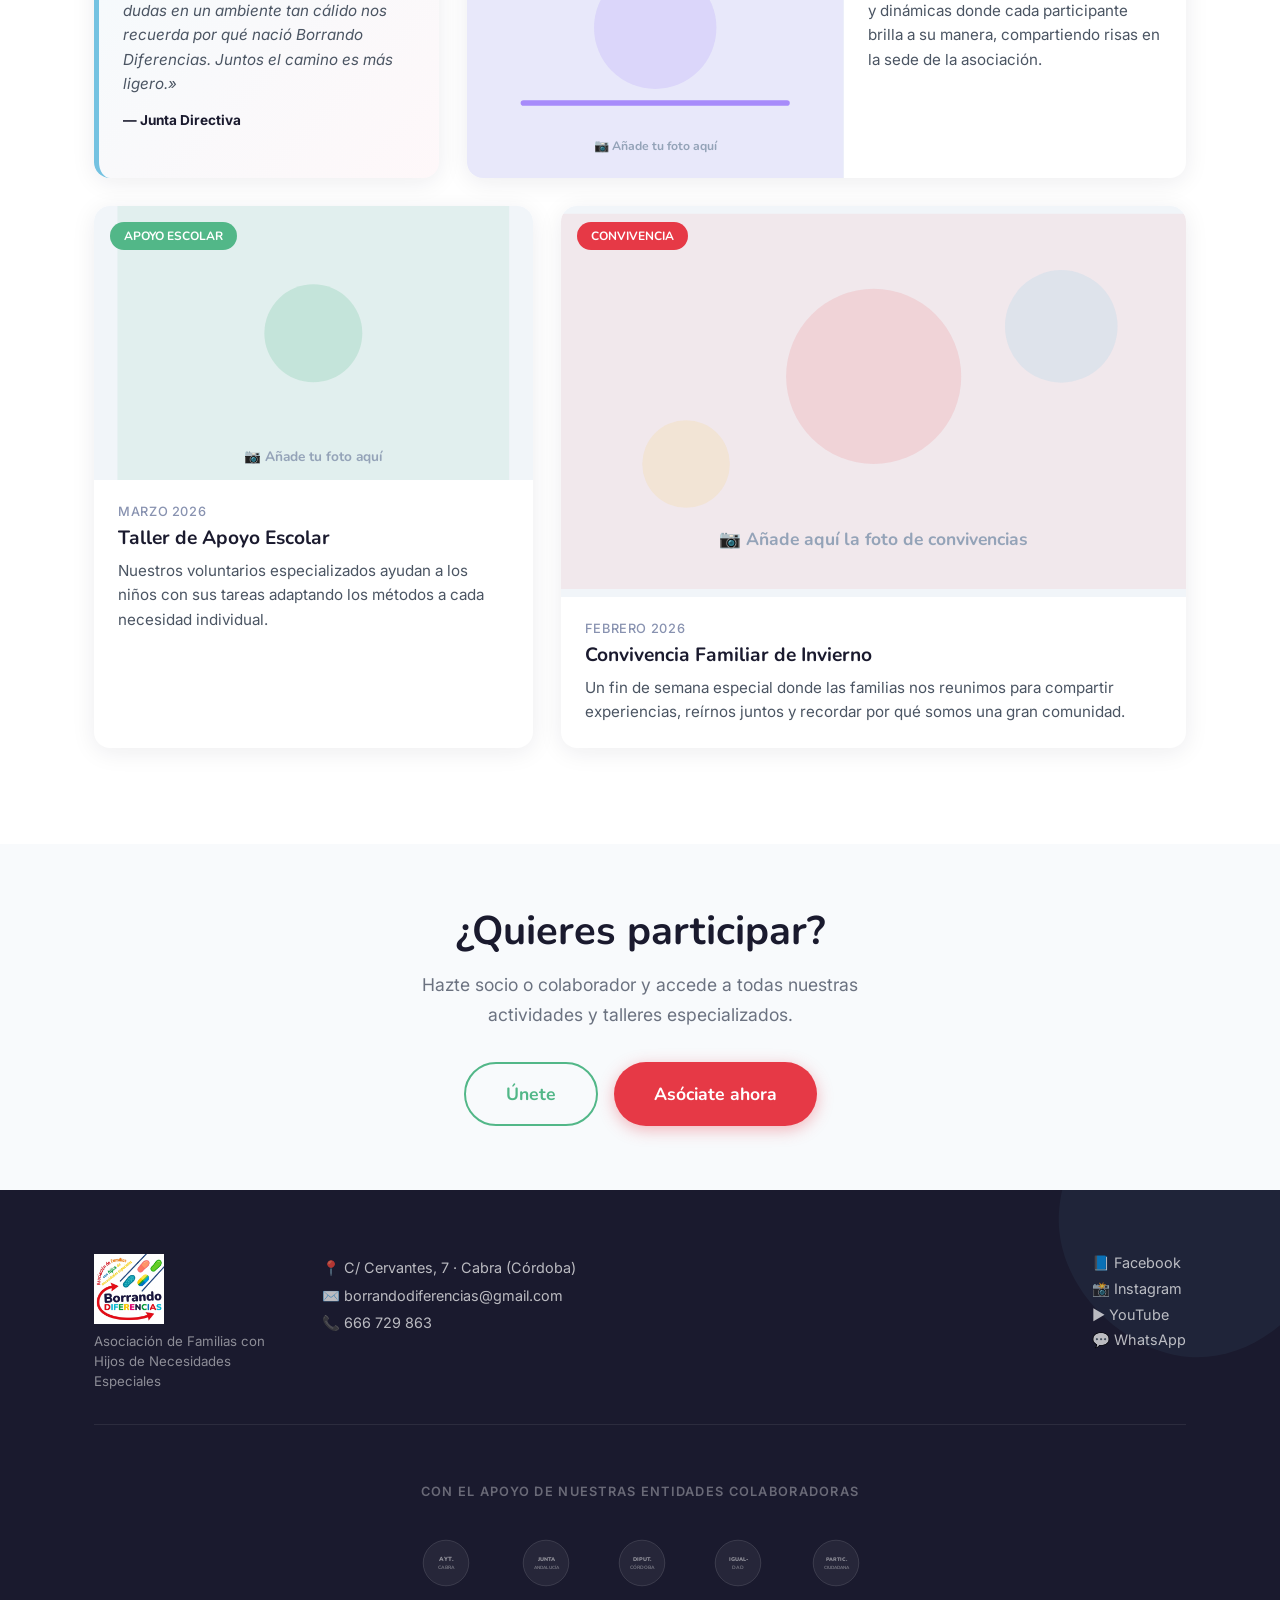
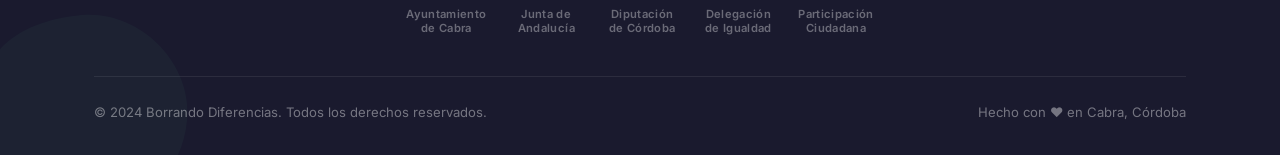
==== commit 75dec98a: "asd" ====
--- a/actividades.html
+++ b/actividades.html
@@ -3,8 +3,8 @@
 <head>
 <meta charset="UTF-8">
 <meta name="viewport" content="width=device-width, initial-scale=1.0">
-<title>Actividades y Álbum — Borrando Diferencias</title>
-<meta name="description" content="Talleres, terapias y actividades de Borrando Diferencias: apoyo escolar, equitación, psicomotricidad, escuela de padres y mucho más. Álbum de fotos.">
+<title>Talleres y Actividades — Borrando Diferencias</title>
+<meta name="description" content="Talleres y actividades de Borrando Diferencias: apoyo escolar, inglés, deporte, psicomotricidad, teatro, ocio, juegos compartidos, convivencias familiares y atención personalizada.">
 <link rel="stylesheet" href="styles.css">
 </head>
 <body class="page-offset">
@@ -41,43 +41,154 @@
     <div class="act-grid">
       <div class="act-card blue-p fade-up">
         <div class="act-emoji" aria-hidden="true">📚</div>
-        <h3>Apoyo Escolar</h3>
-        <p>Refuerzo académico personalizado para el máximo desarrollo educativo de cada niño y niña.</p>
+        <h3>Taller de Apoyo Escolar</h3>
+        <p>Refuerzo académico personalizado para el máximo desarrollo educativo de cada niño y niña, adaptado a sus necesidades individuales.</p>
+        <div class="act-img-placeholder" aria-hidden="true">
+          <svg viewBox="0 0 280 160" xmlns="http://www.w3.org/2000/svg"><rect width="100%" height="100%" fill="rgba(116,194,225,.1)"/><text x="50%" y="55%" font-family="'Nunito',sans-serif" font-size="13" fill="#94a3b8" text-anchor="middle" dominant-baseline="middle">📷 Añade tu foto aquí</text></svg>
+        </div>
       </div>
       <div class="act-card green-p fade-up">
-        <div class="act-emoji" aria-hidden="true">👥</div>
-        <h3>Habilidades Sociales</h3>
-        <p>Talleres para desarrollar competencias sociales y emocionales en un entorno seguro y estimulante.</p>
+        <div class="act-emoji" aria-hidden="true">🌍</div>
+        <h3>Taller de Inglés</h3>
+        <p>Clases de inglés adaptadas a cada nivel y capacidad, fomentando la comunicación y el aprendizaje de idiomas de forma divertida e inclusiva.</p>
+        <div class="act-img-placeholder" aria-hidden="true">
+          <svg viewBox="0 0 280 160" xmlns="http://www.w3.org/2000/svg"><rect width="100%" height="100%" fill="rgba(82,183,136,.1)"/><text x="50%" y="55%" font-family="'Nunito',sans-serif" font-size="13" fill="#94a3b8" text-anchor="middle" dominant-baseline="middle">📷 Añade tu foto aquí</text></svg>
+        </div>
       </div>
       <div class="act-card yellow-p fade-up">
-        <div class="act-emoji" aria-hidden="true">🐴</div>
-        <h3>Equitación</h3>
-        <p>Equinoterapia adaptada para el desarrollo físico, emocional y sensorial a través de los caballos.</p>
-      </div>
-      <div class="act-card pink-p fade-up">
-        <div class="act-emoji" aria-hidden="true">💬</div>
-        <h3>Comunicación Afectiva</h3>
-        <p>Talleres de afectividad, comunicación y educación afectivo-sexual adaptada a cada etapa.</p>
+        <div class="act-emoji" aria-hidden="true">⚽</div>
+        <h3>Taller de Deporte</h3>
+        <p>Actividades deportivas adaptadas que promueven el trabajo en equipo, la salud física y la integración a través del deporte inclusivo.</p>
+        <div class="act-img-placeholder" aria-hidden="true">
+          <svg viewBox="0 0 280 160" xmlns="http://www.w3.org/2000/svg"><rect width="100%" height="100%" fill="rgba(249,199,79,.1)"/><text x="50%" y="55%" font-family="'Nunito',sans-serif" font-size="13" fill="#94a3b8" text-anchor="middle" dominant-baseline="middle">📷 Añade tu foto aquí</text></svg>
+        </div>
       </div>
       <div class="act-card coral-p fade-up">
         <div class="act-emoji" aria-hidden="true">🏃</div>
-        <h3>Psicomotricidad</h3>
-        <p>Actividades de desarrollo motor y coordinación diseñadas para cada edad y capacidad.</p>
+        <h3>Taller de Psicomotricidad</h3>
+        <p>Actividades de desarrollo motor y coordinación diseñadas para cada edad y capacidad, trabajando el cuerpo y la mente juntos.</p>
+        <div class="act-img-placeholder" aria-hidden="true">
+          <svg viewBox="0 0 280 160" xmlns="http://www.w3.org/2000/svg"><rect width="100%" height="100%" fill="rgba(230,57,70,.08)"/><text x="50%" y="55%" font-family="'Nunito',sans-serif" font-size="13" fill="#94a3b8" text-anchor="middle" dominant-baseline="middle">📷 Añade tu foto aquí</text></svg>
+        </div>
+      </div>
+      <div class="act-card pink-p fade-up">
+        <div class="act-emoji" aria-hidden="true">🎭</div>
+        <h3>Taller de Teatro</h3>
+        <p>El teatro como herramienta de expresión, creatividad y comunicación. Un espacio donde cada uno puede brillar y encontrar su voz.</p>
+        <div class="act-img-placeholder" aria-hidden="true">
+          <svg viewBox="0 0 280 160" xmlns="http://www.w3.org/2000/svg"><rect width="100%" height="100%" fill="rgba(244,160,181,.12)"/><text x="50%" y="55%" font-family="'Nunito',sans-serif" font-size="13" fill="#94a3b8" text-anchor="middle" dominant-baseline="middle">📷 Añade tu foto aquí</text></svg>
+        </div>
       </div>
       <div class="act-card lavender-p fade-up">
         <div class="act-emoji" aria-hidden="true">🎮</div>
-        <h3>Ocio Inclusivo</h3>
-        <p>Actividades de tiempo libre adaptadas y accesibles para que todos puedan participar y disfrutar.</p>
+        <h3>Taller de Ocio</h3>
+        <p>Actividades de tiempo libre adaptadas y accesibles para que todos puedan participar y disfrutar de su tiempo de ocio con plenitud.</p>
+        <div class="act-img-placeholder" aria-hidden="true">
+          <svg viewBox="0 0 280 160" xmlns="http://www.w3.org/2000/svg"><rect width="100%" height="100%" fill="rgba(167,139,250,.1)"/><text x="50%" y="55%" font-family="'Nunito',sans-serif" font-size="13" fill="#94a3b8" text-anchor="middle" dominant-baseline="middle">📷 Añade tu foto aquí</text></svg>
+        </div>
       </div>
       <div class="act-card mint-p fade-up">
-        <div class="act-emoji" aria-hidden="true">👨‍👩‍👧</div>
-        <h3>Escuela de Padres</h3>
-        <p>Formación, orientación y espacio de intercambio y apoyo mutuo para las familias.</p>
+        <div class="act-emoji" aria-hidden="true">🎲</div>
+        <h3>Jornadas de Juegos Compartidos</h3>
+        <p>Jornadas especiales donde niños y niñas con y sin necesidades especiales juegan juntos, construyendo lazos de amistad real y genuina.</p>
+        <div class="act-img-placeholder" aria-hidden="true">
+          <svg viewBox="0 0 280 160" xmlns="http://www.w3.org/2000/svg"><rect width="100%" height="100%" fill="rgba(52,211,153,.1)"/><text x="50%" y="55%" font-family="'Nunito',sans-serif" font-size="13" fill="#94a3b8" text-anchor="middle" dominant-baseline="middle">📷 Añade tu foto aquí</text></svg>
+        </div>
       </div>
       <div class="act-card peach-p fade-up">
         <div class="act-emoji" aria-hidden="true">🏕️</div>
         <h3>Convivencias Familiares</h3>
-        <p>Encuentros y convivencias para fortalecer los lazos de comunidad y compartir momentos únicos.</p>
+        <p>Encuentros y convivencias donde las familias comparten tiempo juntas, fortalecen la comunidad y se apoyan mutuamente en momentos únicos.</p>
+        <div class="act-img-placeholder" aria-hidden="true">
+          <svg viewBox="0 0 280 160" xmlns="http://www.w3.org/2000/svg"><rect width="100%" height="100%" fill="rgba(251,146,60,.1)"/><text x="50%" y="55%" font-family="'Nunito',sans-serif" font-size="13" fill="#94a3b8" text-anchor="middle" dominant-baseline="middle">📷 Añade tu foto aquí</text></svg>
+        </div>
+      </div>
+      <div class="act-card blue-p fade-up" style="grid-column: span 1">
+        <div class="act-emoji" aria-hidden="true">👨‍👩‍👧</div>
+        <h3>Atención Personalizada a las Familias</h3>
+        <p>Orientación individual y directa para cada familia. Asesoramiento personalizado, escucha activa y acompañamiento profesional en cada etapa del camino.</p>
+        <div class="act-img-placeholder" aria-hidden="true">
+          <svg viewBox="0 0 280 160" xmlns="http://www.w3.org/2000/svg"><rect width="100%" height="100%" fill="rgba(116,194,225,.1)"/><text x="50%" y="55%" font-family="'Nunito',sans-serif" font-size="13" fill="#94a3b8" text-anchor="middle" dominant-baseline="middle">📷 Añade tu foto aquí</text></svg>
+        </div>
+      </div>
+    </div>
+
+    <!-- Nota instrucciones fotos -->
+    <div class="fade-up" style="background:rgba(116,194,225,.1);border-left:4px solid var(--blue);border-radius:12px;padding:20px 24px;margin-top:32px;font-size:.92rem;color:#374151">
+      <strong>💡 Cómo añadir tus fotos:</strong> Guarda las imágenes en la carpeta del proyecto y reemplaza el SVG de cada tarjeta con <code style="background:rgba(0,0,0,.07);padding:2px 6px;border-radius:4px">&lt;img src="nombre_foto.jpg" alt="descripción"&gt;</code>. También puedes cambiar el título y el texto de cada actividad.
+    </div>
+  </div>
+</section>
+
+<!-- ============================================================
+     NUESTRO HIMNO — VIDEOCLIP
+     ============================================================ -->
+<section id="himno" class="section-pad" style="background:#fff" aria-labelledby="himno-title">
+  <div class="container">
+    <div class="section-title-wrapper">
+      <div class="section-tag" style="color:var(--red)">Nuestra canción</div>
+      <h2 id="himno-title">Nuestro Himno</h2>
+      <p style="color:#6b7280;margin-top:12px;font-size:1.05rem">Una canción original que representa el espíritu y los valores de Borrando Diferencias</p>
+    </div>
+
+    <!-- Bloque vídeo / placeholder -->
+    <div class="himno-video-wrapper fade-up">
+      <!-- INSTRUCCIONES: Para añadir el videoclip de YouTube, sustituye el bloque
+           .himno-placeholder por un iframe de YouTube:
+           <iframe
+             id="himno-video"
+             src="https://www.youtube.com/embed/TU_VIDEO_ID"
+             title="Himno de Borrando Diferencias"
+             frameborder="0"
+             allow="accelerometer; autoplay; clipboard-write; encrypted-media; gyroscope; picture-in-picture"
+             allowfullscreen>
+           </iframe>
+           Reemplaza TU_VIDEO_ID por el ID del vídeo (la parte final de la URL de YouTube).
+           También puedes usar un archivo local: <video src="himno.mp4" controls></video>
+      -->
+      <div class="himno-placeholder" id="himno-placeholder" role="img" aria-label="Espacio para el videoclip del himno de Borrando Diferencias">
+        <div class="himno-play-btn" aria-hidden="true">
+          <svg width="28" height="28" viewBox="0 0 24 24" fill="#fff"><path d="M8 5v14l11-7z"/></svg>
+        </div>
+        <div class="himno-placeholder-text">
+          <span style="font-size:2.5rem;display:block;margin-bottom:12px">🎵</span>
+          <strong>Videoclip del Himno — Próximamente</strong>
+          <p>Aquí aparecerá nuestro videoclip oficial. Para añadirlo, facilita el enlace de YouTube o el archivo de vídeo.</p>
+        </div>
+      </div>
+    </div>
+
+    <div class="fade-up" style="text-align:center;margin-top:28px">
+      <p style="color:#6b7280;font-size:1rem;max-width:540px;margin:0 auto">Una canción original compuesta por y para nuestra asociación, que refleja el amor, la superación y el orgullo de ser parte de <strong>Borrando Diferencias</strong>.</p>
+    </div>
+  </div>
+</section>
+
+<!-- ============================================================
+     CALENDARIO SOLIDARIO
+     ============================================================ -->
+<section id="calendario" class="section-pad" style="background:var(--bg-alt)" aria-labelledby="cal-title">
+  <div class="container">
+    <div class="section-title-wrapper">
+      <div class="section-tag" style="color:var(--yellow)">Colabora con nosotros</div>
+      <h2 id="cal-title">Calendario Solidario</h2>
+      <p style="color:#6b7280;margin-top:12px;font-size:1.05rem">Una forma bonita de apoyarnos y llevarte un recuerdo de nuestros socios</p>
+    </div>
+    <div class="calendario-inner fade-up">
+      <div class="calendario-icon" aria-hidden="true">📅</div>
+      <div class="calendario-content">
+        <h3>Nuestros Calendarios de Arte</h3>
+        <p>Cada año, al final del curso, elaboramos un calendario único y especial: ilustrado con los dibujos y creaciones artísticas de nuestros socios y socias. Cada mes lleva la firma de uno de nuestros niños y niñas, convirtiendo cada página en una obra de arte llena de corazón.</p>
+        <p style="margin-top:12px">La compra de un calendario es <strong>una donación directa a la asociación</strong>. Así, además de apoyar nuestros proyectos y talleres, te llevas a casa un pedacito de la magia que creamos juntos cada día.</p>
+        <div class="calendario-badges">
+          <span class="cal-badge">🎨 Arte de nuestros socios</span>
+          <span class="cal-badge">❤️ Donativo solidario</span>
+          <span class="cal-badge">📆 Edición anual limitada</span>
+        </div>
+        <a href="contacto.html" class="btn btn-red" style="margin-top:24px;display:inline-flex">
+          <svg width="18" height="18" viewBox="0 0 20 20" fill="none" aria-hidden="true"><path d="M3 10l14 0M10 3l7 7-7 7" stroke="#fff" stroke-width="2" stroke-linecap="round" stroke-linejoin="round"/></svg>
+          Quiero un calendario
+        </a>
       </div>
     </div>
   </div>
@@ -121,18 +232,18 @@
       <!-- Tarjeta 2: Estándar (5 columnas) -->
       <div class="album-card pattern-standard fade-up">
         <div class="album-img-wrapper">
-          <svg viewBox="0 0 400 280" class="album-placeholder-svg" aria-label="Placeholder equinoterapia">
-            <rect width="100%" height="100%" fill="rgba(249,199,79,.1)"/>
-            <circle cx="200" cy="130" r="55" fill="rgba(249,199,79,.2)"/>
-            <path d="M80 220 Q 200 140 320 220" fill="none" stroke="#F9C74F" stroke-width="5"/>
+          <svg viewBox="0 0 400 280" class="album-placeholder-svg" aria-label="Placeholder teatro">
+            <rect width="100%" height="100%" fill="rgba(244,160,181,.1)"/>
+            <circle cx="200" cy="130" r="55" fill="rgba(244,160,181,.2)"/>
+            <path d="M80 220 Q 200 140 320 220" fill="none" stroke="#F4A0B5" stroke-width="5"/>
             <text x="50%" y="260" font-family="'Nunito',sans-serif" font-weight="700" font-size="14" fill="#94a3b8" text-anchor="middle">📷 Añade tu foto aquí</text>
           </svg>
-          <span class="album-badge yellow">Equitación</span>
+          <span class="album-badge pink">Teatro</span>
         </div>
         <div class="album-info">
           <span class="album-date">Mayo 2026</span>
-          <h3>Salida de Equinoterapia</h3>
-          <p>El contacto con los caballos mejora el equilibrio, la postura y crea vínculos afectivos increíbles en todos los participantes.</p>
+          <h3>Taller de Teatro — Ensayo Final</h3>
+          <p>Nuestros actores y actrices preparando su función. El escenario es de todos, y cada actuación es un motivo de orgullo y celebración.</p>
         </div>
       </div>
 
@@ -140,23 +251,23 @@
       <div class="album-card pattern-text-only fade-up">
         <div class="quote-icon">"</div>
         <div class="album-info">
-          <span class="album-date">Escuela de Padres</span>
+          <span class="album-date">Jornadas de Juegos Compartidos</span>
           <h3>Lo que nos dicen las familias</h3>
           <p class="quote-text">«Ver cómo los padres comparten sus dudas en un ambiente tan cálido nos recuerda por qué nació Borrando Diferencias. Juntos el camino es más ligero.»</p>
           <div class="author">— Junta Directiva</div>
         </div>
       </div>
 
-      <!-- Tarjeta 4: Paisaje (8 columnas) — imagen izquierda, texto derecha -->
+      <!-- Tarjeta 4: Paisaje (8 columnas) -->
       <div class="album-card pattern-landscape fade-up">
         <div class="album-img-wrapper">
           <svg viewBox="0 0 400 300" class="album-placeholder-svg" aria-label="Placeholder ocio inclusivo">
-            <rect width="100%" height="100%" fill="rgba(244,160,181,.12)"/>
-            <circle cx="200" cy="140" r="65" fill="rgba(244,160,181,.2)"/>
-            <path d="M60 220 L340 220" stroke="#F4A0B5" stroke-width="6" stroke-linecap="round"/>
+            <rect width="100%" height="100%" fill="rgba(167,139,250,.12)"/>
+            <circle cx="200" cy="140" r="65" fill="rgba(167,139,250,.2)"/>
+            <path d="M60 220 L340 220" stroke="#a78bfa" stroke-width="6" stroke-linecap="round"/>
             <text x="50%" y="270" font-family="'Nunito',sans-serif" font-weight="700" font-size="13" fill="#94a3b8" text-anchor="middle">📷 Añade tu foto aquí</text>
           </svg>
-          <span class="album-badge pink">Ocio Inclusivo</span>
+          <span class="album-badge" style="background:#a78bfa">Taller de Ocio</span>
         </div>
         <div class="album-info">
           <span class="album-date">Abril 2026</span>
@@ -177,7 +288,7 @@
         </div>
         <div class="album-info">
           <span class="album-date">Marzo 2026</span>
-          <h3>Sesión de Apoyo Escolar</h3>
+          <h3>Taller de Apoyo Escolar</h3>
           <p>Nuestros voluntarios especializados ayudan a los niños con sus tareas adaptando los métodos a cada necesidad individual.</p>
         </div>
       </div>
@@ -201,11 +312,6 @@
         </div>
       </div>
     </div>
-
-    <!-- Nota orientativa -->
-    <div class="fade-up" style="background:rgba(116,194,225,.1);border-left:4px solid var(--blue);border-radius:12px;padding:20px 24px;margin-top:32px;font-size:.92rem;color:#374151">
-      <strong>💡 Cómo añadir tus fotos:</strong> Guarda las imágenes en la carpeta del proyecto y reemplaza el SVG de cada tarjeta con <code style="background:rgba(0,0,0,.07);padding:2px 6px;border-radius:4px">&lt;img src="nombre_foto.jpg" alt="descripción"&gt;</code>. También puedes cambiar el título, la fecha y el texto de cada actividad.
-    </div>
   </div>
 </section>
 
--- a/styles.css
+++ b/styles.css
@@ -111,6 +111,7 @@
 .hero-subtitle{color:#4b5563;font-size:1.15rem;margin-bottom:36px;line-height:1.7;max-width:480px}
 .hero-btns{display:flex;flex-wrap:wrap;gap:16px}
 .hero-illustration{display:flex;justify-content:center;align-items:center}
+.hero-illustration svg{max-width:100%;height:auto;display:block}
 
 /* Blob float animations */
 @keyframes float1{0%,100%{transform:translateY(0) rotate(0deg)}50%{transform:translateY(-6px) rotate(1.5deg)}}
@@ -229,7 +230,7 @@
 .unete-col li::before{content:'✓';color:#fff;background:rgba(255,255,255,.25);border-radius:50%;width:22px;height:22px;display:flex;align-items:center;justify-content:center;flex-shrink:0;font-size:.8rem;font-weight:700;margin-top:1px}
 .iban-box{background:rgba(255,255,255,.2);border-radius:12px;padding:16px 20px;margin-top:16px}
 .iban-box .iban-label{font-size:.8rem;text-transform:uppercase;letter-spacing:.08em;color:rgba(255,255,255,.7);margin-bottom:4px}
-.iban-box .iban-num{font-family:'Nunito',sans-serif;font-weight:700;color:#fff;font-size:1.05rem;letter-spacing:.04em}
+.iban-box .iban-num{font-family:'Nunito',sans-serif;font-weight:700;color:#fff;font-size:1.05rem;letter-spacing:.04em;word-break:break-all}
 .unete-btns{display:flex;flex-wrap:wrap;gap:16px;justify-content:center}
 
 /* ============================================================
@@ -299,7 +300,10 @@
   .form-group.full{grid-column:1}
   .child-fields-inner{grid-template-columns:1fr}
   .child-fields.visible{max-height:320px}
-  .footer-inner{grid-template-columns:1fr;gap:32px}
+  .footer-inner{grid-template-columns:1fr;gap:32px;text-align:center}
+  .footer-logo img{margin:0 auto}
+  .footer-tagline{margin:8px auto 0}
+  .footer-links{align-items:center}
   .footer-bottom{flex-direction:column;text-align:center}
   .nav-links,.nav-cta{display:none}
   .nav-hamburger{display:flex}
@@ -307,9 +311,103 @@
   .unete-btns{flex-direction:column;align-items:center}
   .whatsapp-float{width:50px;height:50px;bottom:16px;right:16px}
 }
+@media(max-width:580px){
+  .obj-item{flex-direction:column;align-items:center;text-align:center;gap:16px;padding:24px 20px}
+  .obj-num{font-size:2.4rem;line-height:1}
+  .obj-icon{margin-top:0}
+}
 @media(max-width:480px){
   h1{font-size:2rem}
   h2{font-size:1.6rem}
   .act-grid{grid-template-columns:1fr}
   .btn-lg{padding:15px 28px;font-size:1rem}
 }
+
+/* ============================================================
+   OBJETIVO ITEM — YELLOW (4.º objetivo)
+   ============================================================ */
+.obj-item.yellow{border-left-color:var(--yellow)}
+.obj-item.yellow .obj-num{color:#c79a00;opacity:.4}
+
+/* ============================================================
+   ACTIVIDADES — PLACEHOLDER IMAGEN EN TARJETA
+   ============================================================ */
+.act-img-placeholder{margin-top:12px;border-radius:10px;overflow:hidden;aspect-ratio:16/9;background:rgba(0,0,0,.04)}
+.act-img-placeholder svg{width:100%;height:100%;display:block}
+
+/* ============================================================
+   VÍDEO DE PRESENTACIÓN (index.html)
+   ============================================================ */
+.vidpres-wrapper{max-width:840px;margin:0 auto}
+.vidpres-wrapper iframe,.vidpres-wrapper video{width:100%;aspect-ratio:16/9;border-radius:var(--radius-xl);display:block;box-shadow:var(--shadow-lg)}
+.vidpres-placeholder{background:linear-gradient(135deg,var(--dark) 0%,#2d3380 100%);border-radius:var(--radius-xl);aspect-ratio:16/9;display:flex;flex-direction:column;align-items:center;justify-content:center;gap:16px;color:#fff;text-align:center;padding:40px;box-shadow:var(--shadow-lg);position:relative;overflow:hidden}
+.vidpres-placeholder::before{content:'';position:absolute;inset:0;background:radial-gradient(ellipse at 60% 40%,rgba(116,194,225,.15) 0%,transparent 70%);pointer-events:none}
+.vidpres-play{width:72px;height:72px;background:rgba(255,255,255,.15);border-radius:50%;display:flex;align-items:center;justify-content:center;backdrop-filter:blur(8px);border:2px solid rgba(255,255,255,.2);flex-shrink:0}
+.vidpres-text p{font-size:.95rem;color:rgba(255,255,255,.7);max-width:400px;margin:0 auto}
+
+/* ============================================================
+   HIMNO / VIDEOCLIP (actividades.html)
+   ============================================================ */
+.himno-video-wrapper{max-width:800px;margin:0 auto}
+.himno-video-wrapper iframe,.himno-video-wrapper video{width:100%;aspect-ratio:16/9;border-radius:var(--radius-xl);display:block;box-shadow:var(--shadow-lg)}
+.himno-placeholder{background:linear-gradient(135deg,#E63946 0%,#F4A0B5 100%);border-radius:var(--radius-xl);aspect-ratio:16/9;display:flex;flex-direction:column;align-items:center;justify-content:center;gap:20px;color:#fff;text-align:center;padding:40px;box-shadow:var(--shadow-lg);position:relative;overflow:hidden}
+.himno-placeholder::before{content:'';position:absolute;inset:0;background:radial-gradient(ellipse at 35% 60%,rgba(255,255,255,.12) 0%,transparent 65%);pointer-events:none}
+.himno-play-btn{width:80px;height:80px;background:rgba(255,255,255,.2);border-radius:50%;display:flex;align-items:center;justify-content:center;backdrop-filter:blur(8px);border:2px solid rgba(255,255,255,.3);flex-shrink:0}
+.himno-placeholder-text strong{font-family:'Nunito',sans-serif;font-size:1.4rem;font-weight:900}
+.himno-placeholder-text p{font-size:.95rem;color:rgba(255,255,255,.8);max-width:420px;margin:8px auto 0}
+
+/* ============================================================
+   CALENDARIO SOLIDARIO (actividades.html)
+   ============================================================ */
+.calendario-inner{display:grid;grid-template-columns:auto 1fr;gap:40px;align-items:center;background:#fff;border-radius:var(--radius-xl);padding:48px 40px;box-shadow:var(--shadow);max-width:860px;margin:40px auto 0}
+.calendario-icon{font-size:5rem;line-height:1;flex-shrink:0}
+.calendario-content h3{font-family:'Nunito',sans-serif;font-weight:900;font-size:1.5rem;margin-bottom:12px;color:var(--dark)}
+.calendario-content p{color:#4b5563;line-height:1.7;font-size:.97rem}
+.calendario-badges{display:flex;flex-wrap:wrap;gap:10px;margin-top:20px}
+.cal-badge{background:rgba(249,199,79,.15);border:1.5px solid rgba(249,199,79,.4);color:#7a5f00;border-radius:var(--radius-pill);padding:6px 14px;font-size:.83rem;font-weight:700;font-family:'Nunito',sans-serif}
+@media(max-width:600px){
+  .calendario-inner{grid-template-columns:1fr;text-align:center;padding:32px 24px}
+  .calendario-icon{font-size:3.5rem}
+  .calendario-badges{justify-content:center}
+}
+
+/* ============================================================
+   NOTICIAS (noticias.html)
+   ============================================================ */
+.news-list{display:flex;flex-direction:column;gap:32px;margin-top:40px}
+.news-card{background:#fff;border-radius:var(--radius-xl);overflow:hidden;box-shadow:var(--shadow);transition:transform .3s ease,box-shadow .3s ease;display:grid;grid-template-columns:1.2fr 1fr}
+.news-card:hover{transform:translateY(-4px);box-shadow:var(--shadow-lg)}
+.news-img{position:relative;overflow:hidden;min-height:220px}
+.news-img img{width:100%;height:100%;object-fit:cover;display:block}
+.news-badge{position:absolute;top:16px;left:16px;padding:6px 14px;font-family:'Nunito',sans-serif;font-weight:700;font-size:.75rem;text-transform:uppercase;color:#fff;border-radius:var(--radius-pill)}
+.news-badge.green{background:var(--green)}
+.news-badge.red{background:var(--red)}
+.news-badge.blue{background:var(--blue);color:var(--dark)}
+.news-badge.yellow{background:var(--yellow);color:var(--dark)}
+.news-body{padding:32px;display:flex;flex-direction:column;justify-content:center}
+.news-meta{display:flex;align-items:center;gap:12px;margin-bottom:14px}
+.news-date{display:inline-flex;align-items:center;gap:6px;font-size:.82rem;color:#8892b0;font-weight:500}
+.news-tag{background:rgba(82,183,136,.12);color:var(--green);font-size:.78rem;font-weight:700;font-family:'Nunito',sans-serif;padding:3px 10px;border-radius:var(--radius-pill);text-transform:uppercase;letter-spacing:.05em}
+.news-body h3{font-family:'Nunito',sans-serif;font-weight:900;font-size:1.35rem;color:var(--dark);margin-bottom:12px;line-height:1.25}
+.news-body p{font-size:.95rem;color:#4b5563;line-height:1.65}
+.news-footer{margin-top:16px;padding-top:12px;border-top:1px solid #f0f0f0}
+@media(max-width:768px){
+  .news-card{grid-template-columns:1fr}
+  .news-img{min-height:200px}
+}
+
+/* ============================================================
+   PATROCINADORES / SPONSORS (footer)
+   ============================================================ */
+.sponsors-section{padding:32px 0 8px;position:relative;z-index:1}
+.sponsors-label{text-align:center;font-size:.8rem;text-transform:uppercase;letter-spacing:.1em;color:rgba(255,255,255,.35);margin-bottom:24px;font-weight:600}
+.sponsors-grid{display:flex;flex-wrap:wrap;align-items:center;justify-content:center;gap:24px}
+.sponsor-item{display:flex;flex-direction:column;align-items:center;gap:8px;opacity:.7;transition:opacity .25s ease}
+.sponsor-item:hover{opacity:1}
+.sponsor-placeholder{width:72px;height:72px;display:flex;align-items:center;justify-content:center}
+.sponsor-name{font-size:.7rem;color:rgba(255,255,255,.5);text-align:center;font-weight:600;letter-spacing:.03em;line-height:1.3}
+@media(max-width:480px){
+  .sponsors-grid{gap:16px}
+  .sponsor-placeholder{width:56px;height:56px}
+  .sponsor-name{font-size:.65rem}
+}
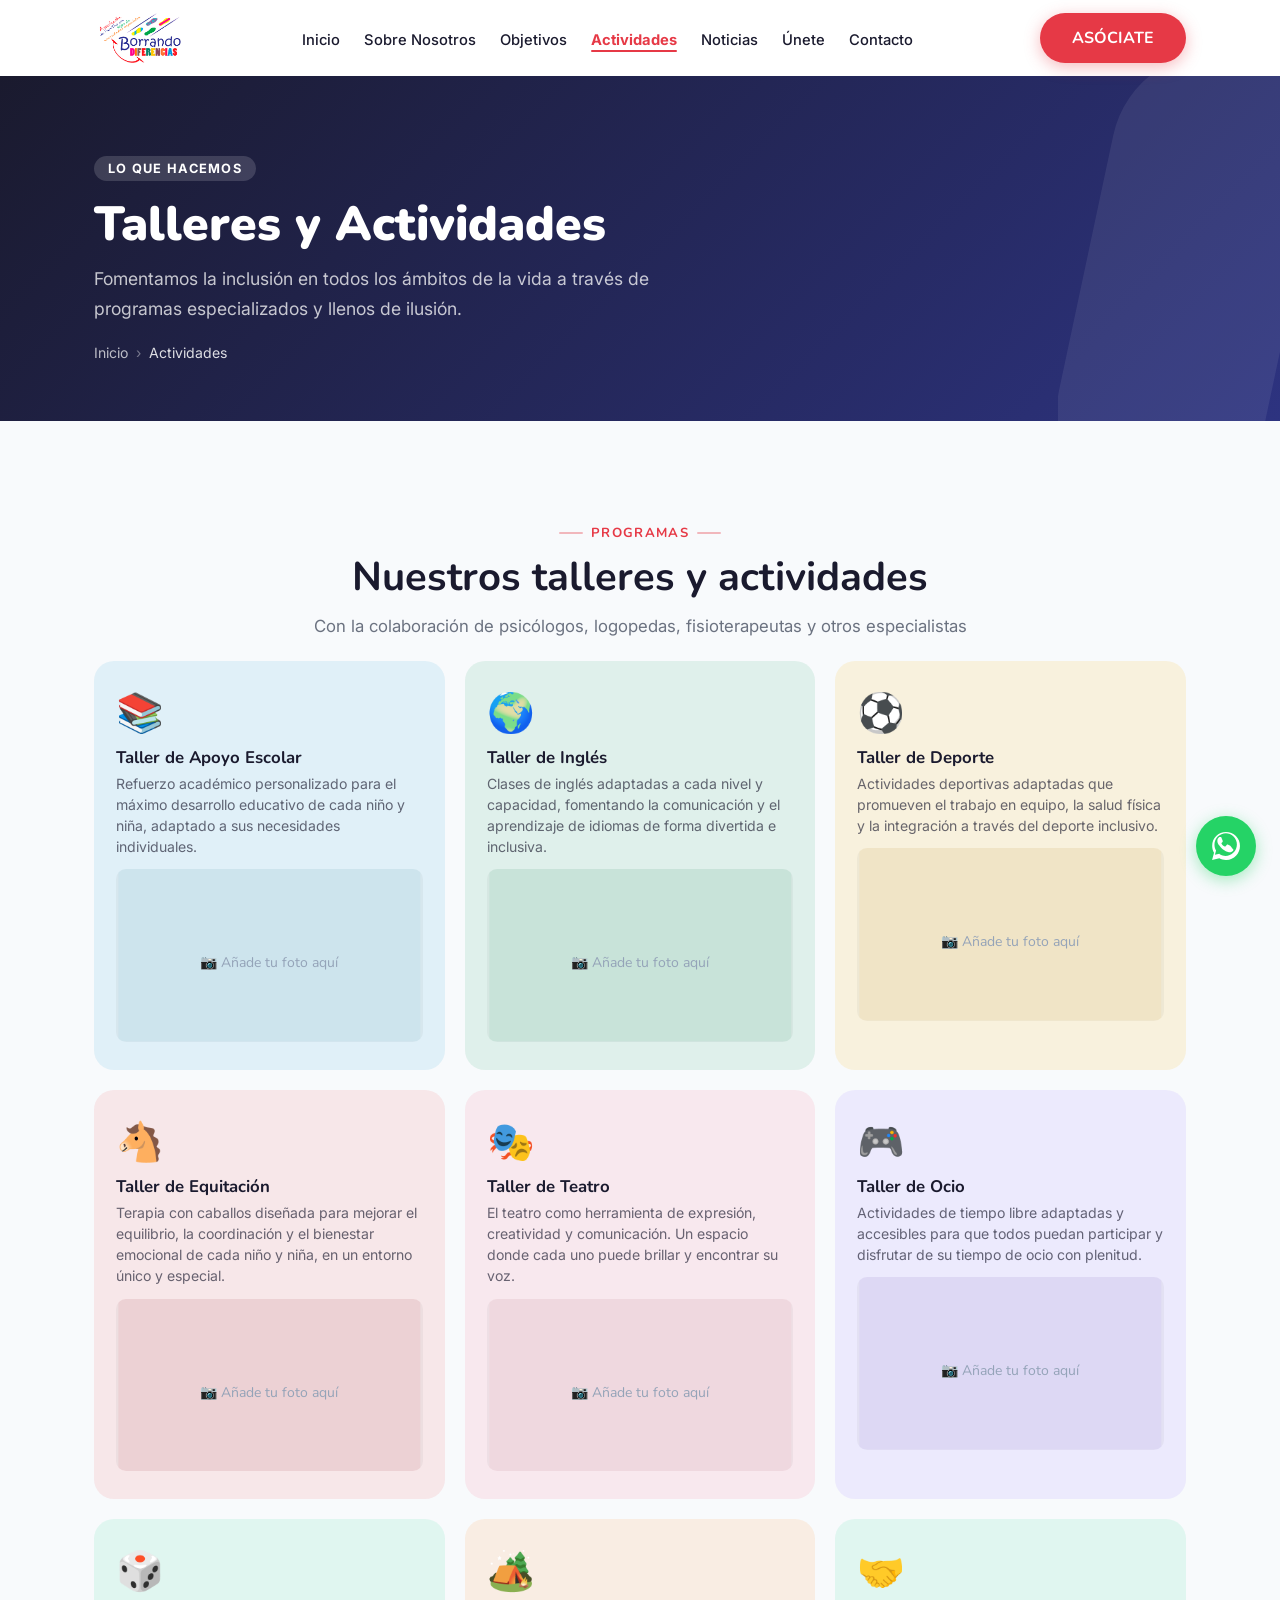
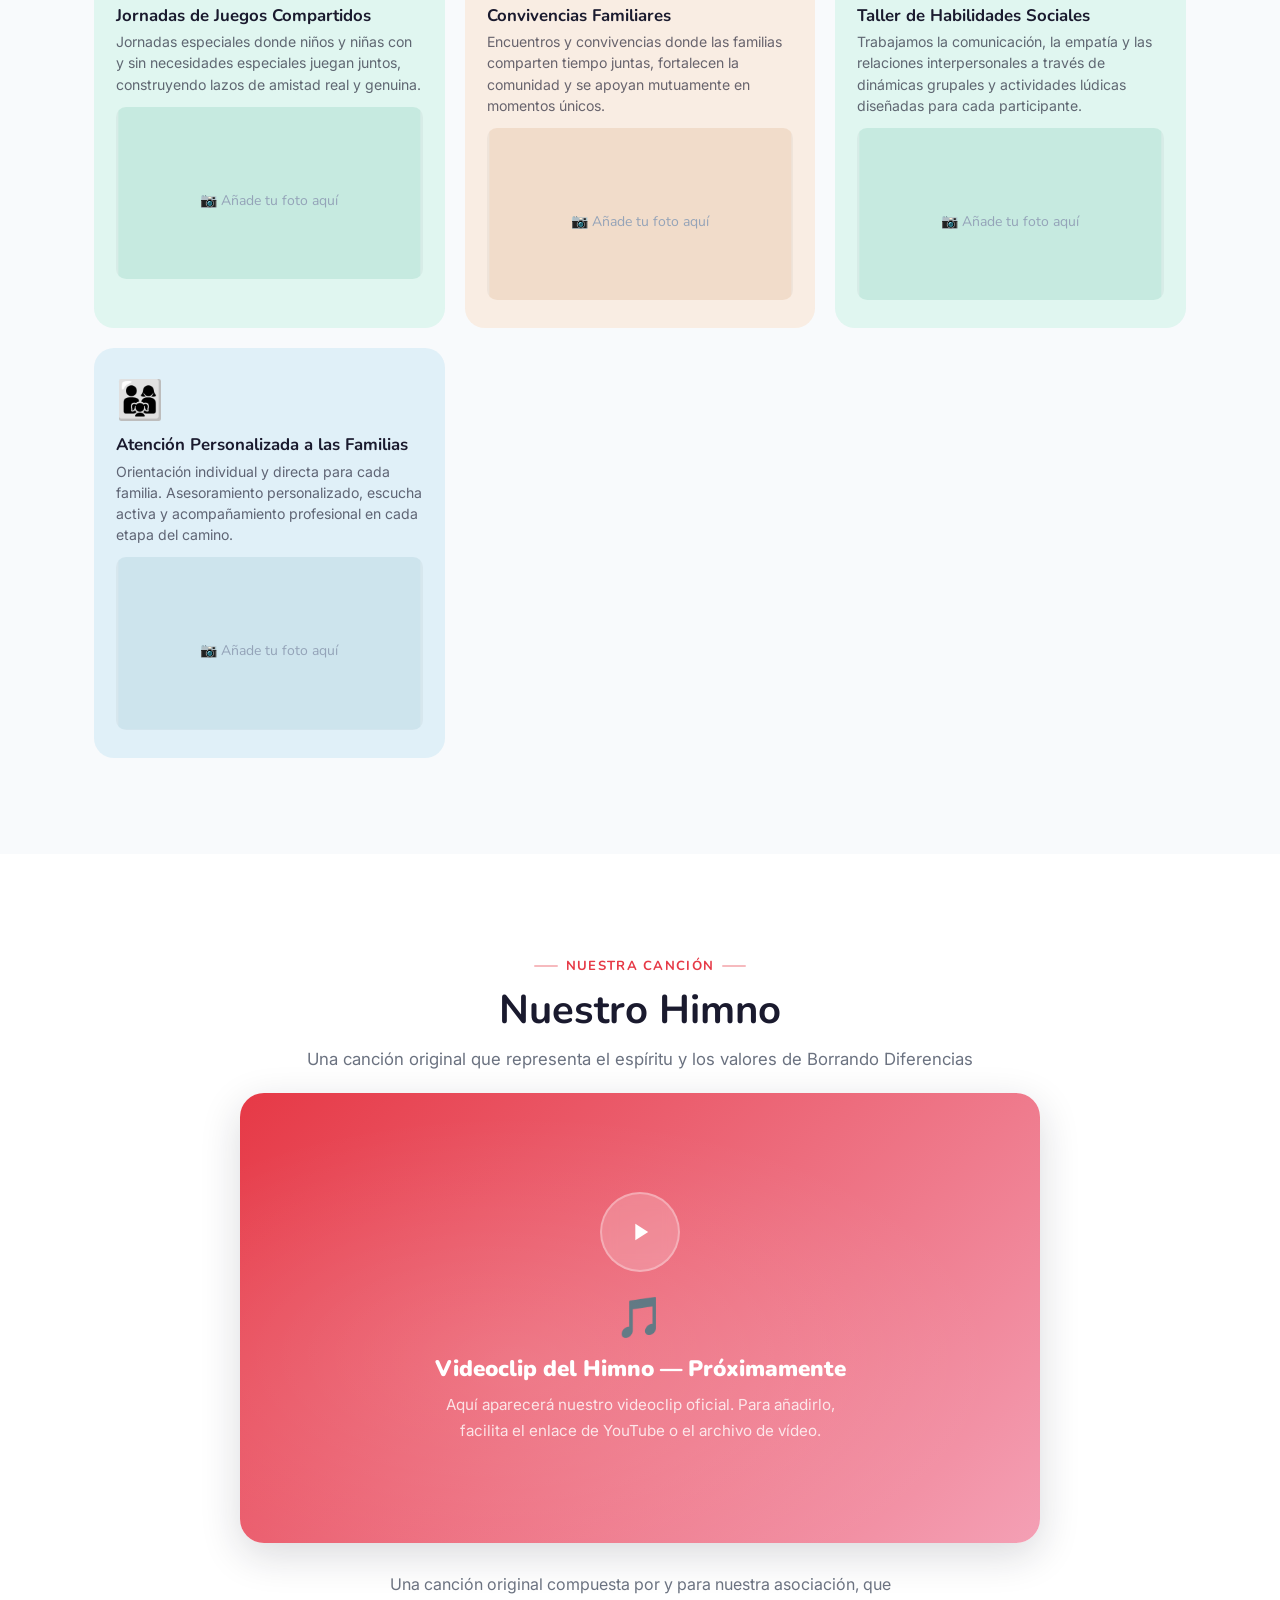
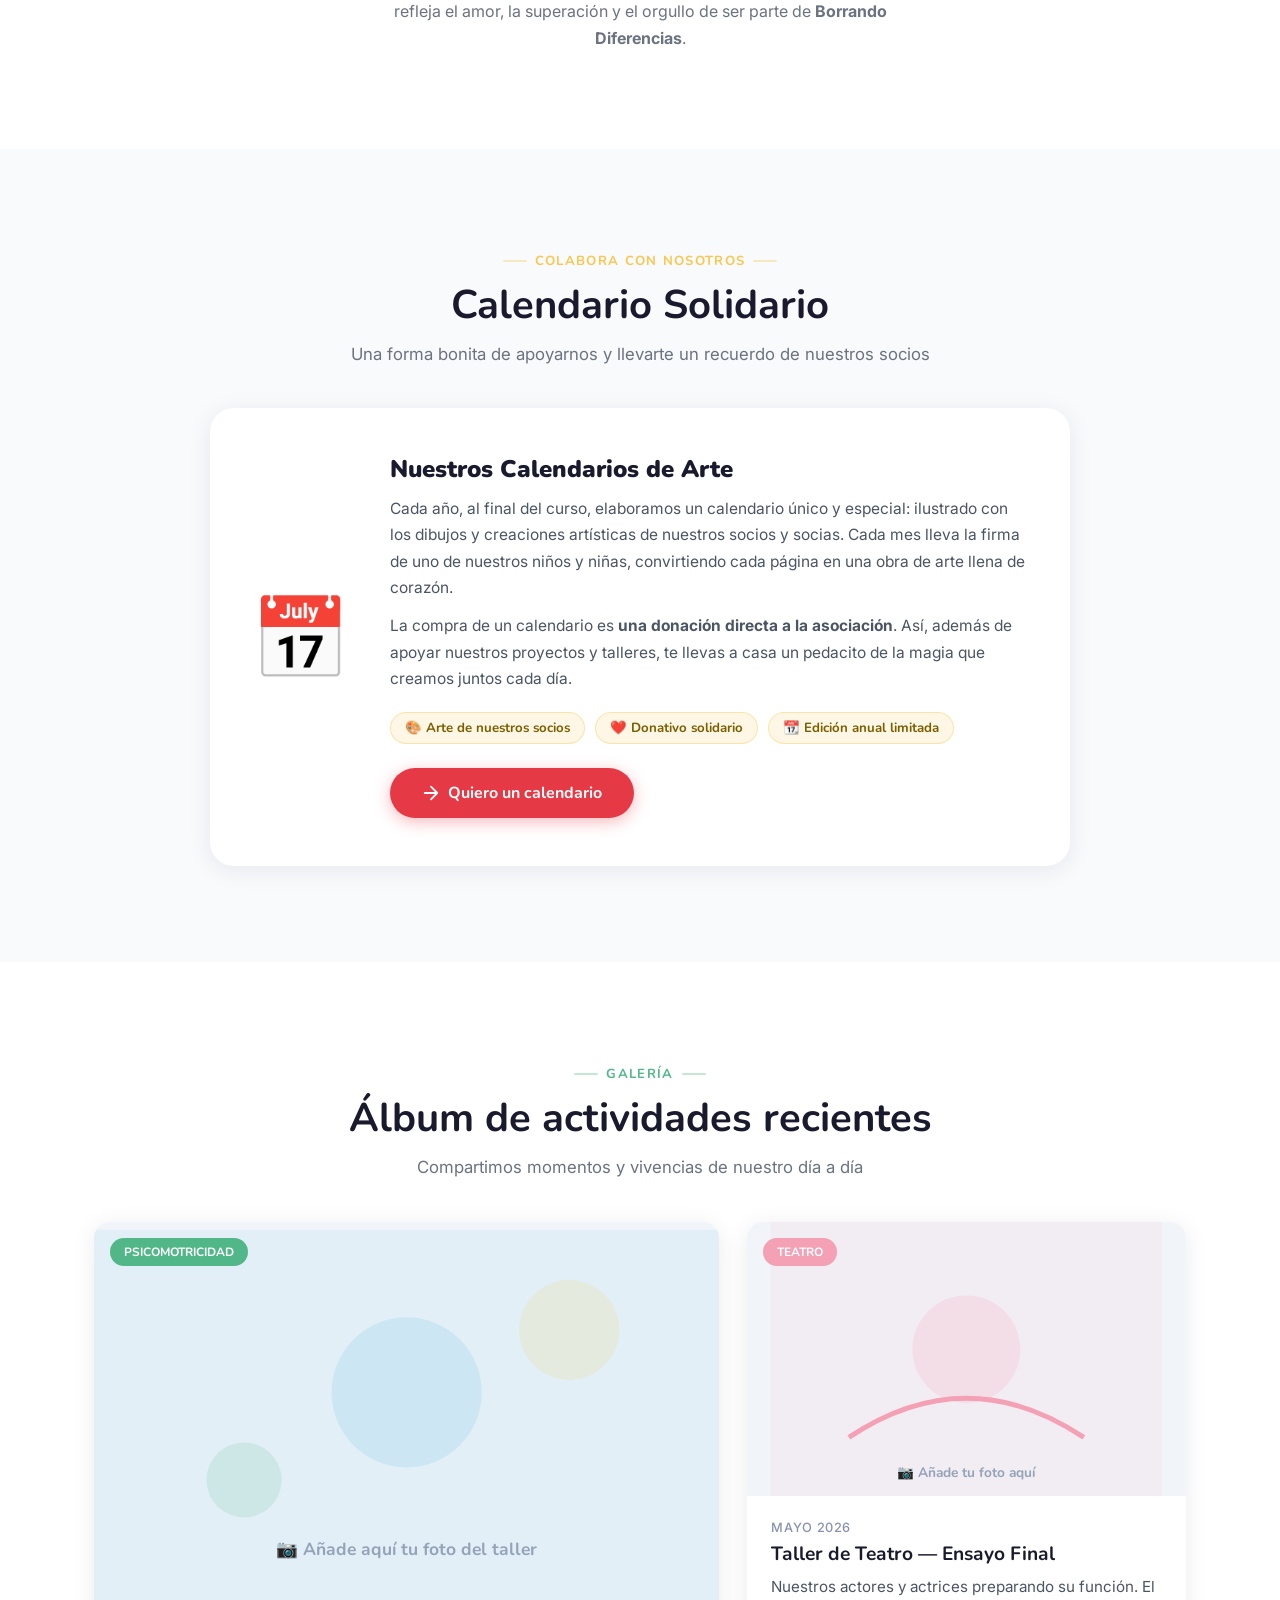
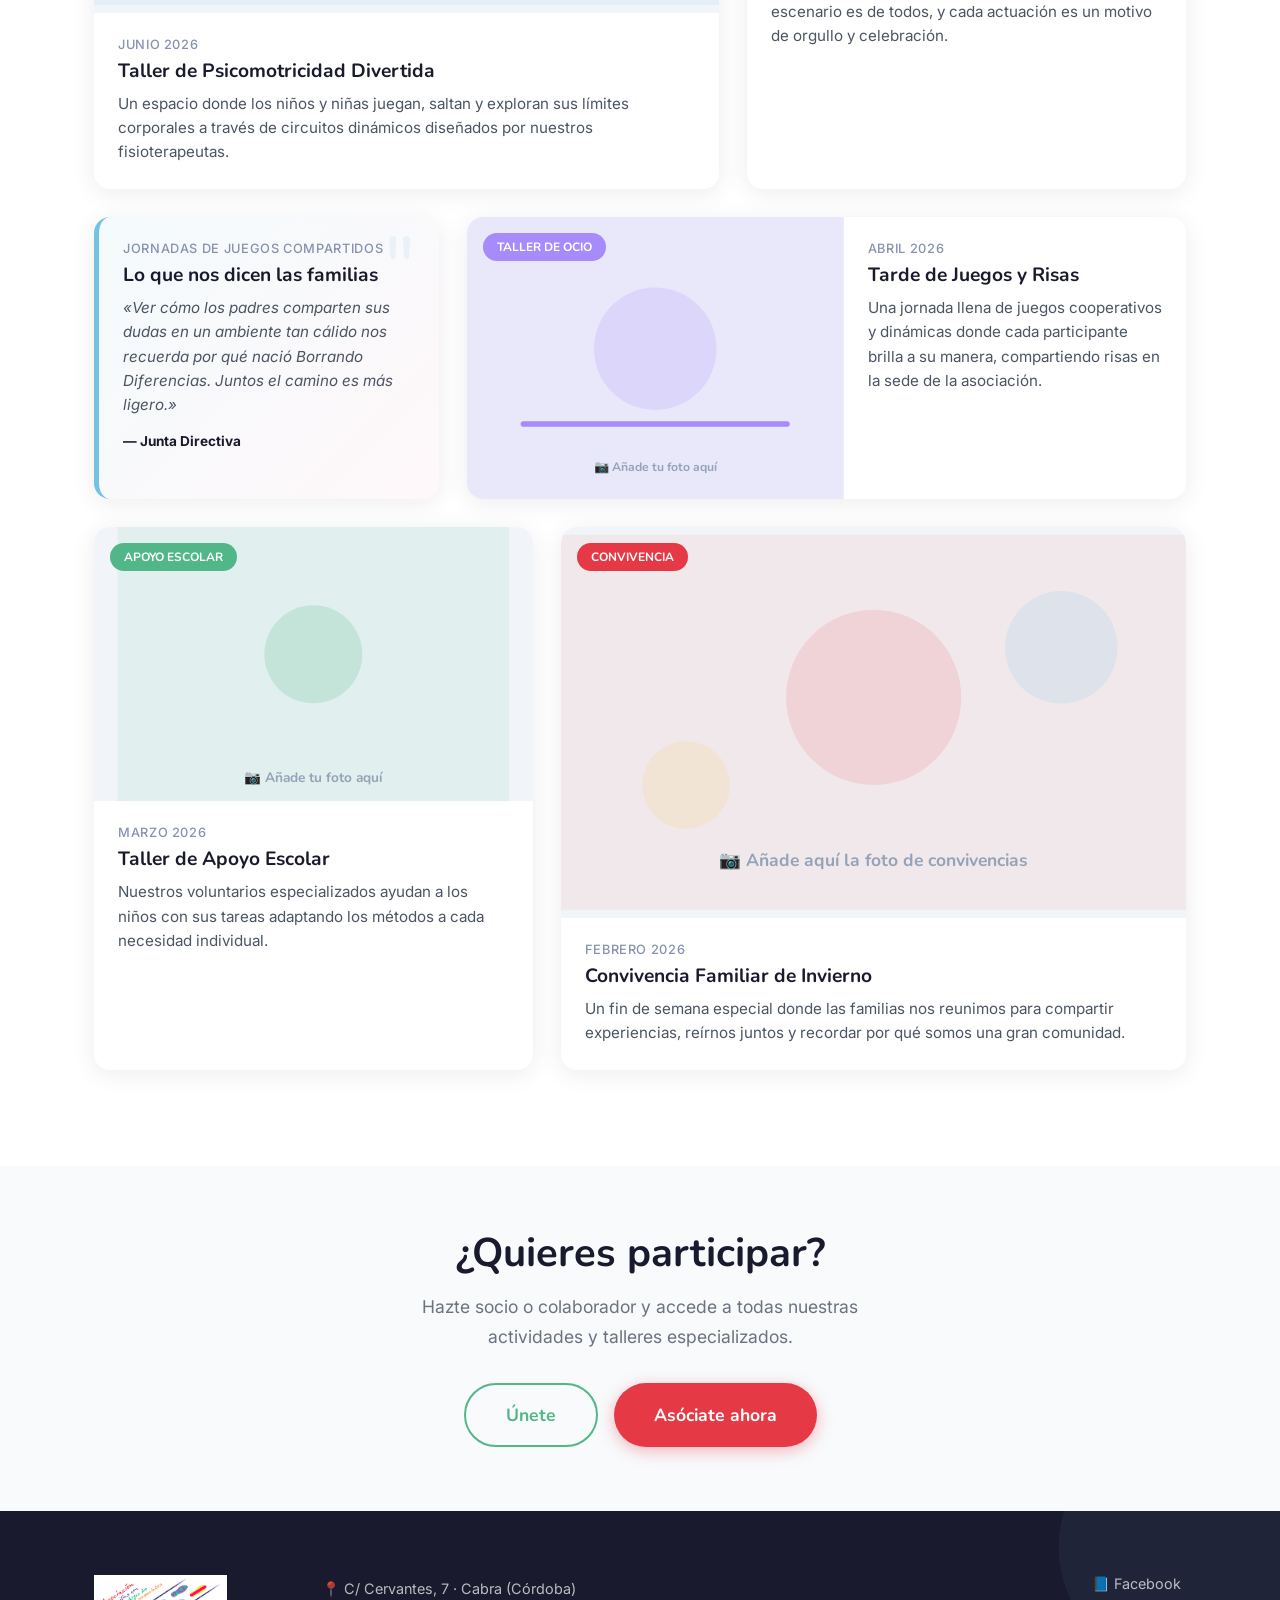
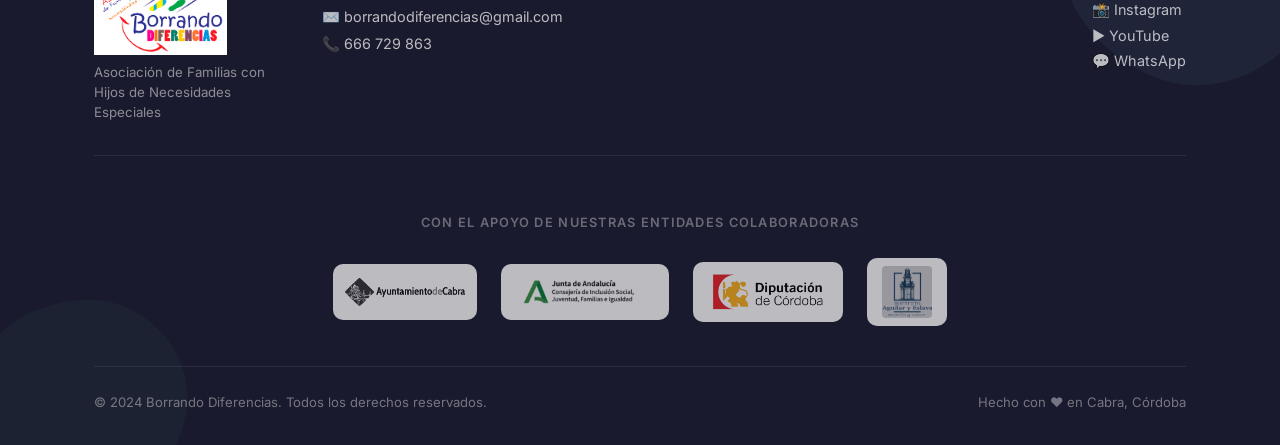
==== commit 3d3fe46c: "asdf" ====
--- a/actividades.html
+++ b/actividades.html
@@ -64,9 +64,9 @@
         </div>
       </div>
       <div class="act-card coral-p fade-up">
-        <div class="act-emoji" aria-hidden="true">🏃</div>
-        <h3>Taller de Psicomotricidad</h3>
-        <p>Actividades de desarrollo motor y coordinación diseñadas para cada edad y capacidad, trabajando el cuerpo y la mente juntos.</p>
+        <div class="act-emoji" aria-hidden="true">🐴</div>
+        <h3>Taller de Equitación</h3>
+        <p>Terapia con caballos diseñada para mejorar el equilibrio, la coordinación y el bienestar emocional de cada niño y niña, en un entorno único y especial.</p>
         <div class="act-img-placeholder" aria-hidden="true">
           <svg viewBox="0 0 280 160" xmlns="http://www.w3.org/2000/svg"><rect width="100%" height="100%" fill="rgba(230,57,70,.08)"/><text x="50%" y="55%" font-family="'Nunito',sans-serif" font-size="13" fill="#94a3b8" text-anchor="middle" dominant-baseline="middle">📷 Añade tu foto aquí</text></svg>
         </div>
@@ -103,6 +103,14 @@
           <svg viewBox="0 0 280 160" xmlns="http://www.w3.org/2000/svg"><rect width="100%" height="100%" fill="rgba(251,146,60,.1)"/><text x="50%" y="55%" font-family="'Nunito',sans-serif" font-size="13" fill="#94a3b8" text-anchor="middle" dominant-baseline="middle">📷 Añade tu foto aquí</text></svg>
         </div>
       </div>
+      <div class="act-card mint-p fade-up">
+        <div class="act-emoji" aria-hidden="true">🤝</div>
+        <h3>Taller de Habilidades Sociales</h3>
+        <p>Trabajamos la comunicación, la empatía y las relaciones interpersonales a través de dinámicas grupales y actividades lúdicas diseñadas para cada participante.</p>
+        <div class="act-img-placeholder" aria-hidden="true">
+          <svg viewBox="0 0 280 160" xmlns="http://www.w3.org/2000/svg"><rect width="100%" height="100%" fill="rgba(52,211,153,.1)"/><text x="50%" y="55%" font-family="'Nunito',sans-serif" font-size="13" fill="#94a3b8" text-anchor="middle" dominant-baseline="middle">📷 Añade tu foto aquí</text></svg>
+        </div>
+      </div>
       <div class="act-card blue-p fade-up" style="grid-column: span 1">
         <div class="act-emoji" aria-hidden="true">👨‍👩‍👧</div>
         <h3>Atención Personalizada a las Familias</h3>
@@ -113,8 +121,8 @@
       </div>
     </div>
 
-    <!-- Nota instrucciones fotos -->
-    <div class="fade-up" style="background:rgba(116,194,225,.1);border-left:4px solid var(--blue);border-radius:12px;padding:20px 24px;margin-top:32px;font-size:.92rem;color:#374151">
+    <!-- Nota instrucciones fotos (oculto en la web, visible solo en el código) -->
+    <div class="fade-up" style="display:none;background:rgba(116,194,225,.1);border-left:4px solid var(--blue);border-radius:12px;padding:20px 24px;margin-top:32px;font-size:.92rem;color:#374151">
       <strong>💡 Cómo añadir tus fotos:</strong> Guarda las imágenes en la carpeta del proyecto y reemplaza el SVG de cada tarjeta con <code style="background:rgba(0,0,0,.07);padding:2px 6px;border-radius:4px">&lt;img src="nombre_foto.jpg" alt="descripción"&gt;</code>. También puedes cambiar el título y el texto de cada actividad.
     </div>
   </div>
--- a/styles.css
+++ b/styles.css
@@ -79,7 +79,7 @@
 #navbar.scrolled{box-shadow:0 2px 20px rgba(26,26,46,.1)}
 .nav-inner{display:flex;align-items:center;justify-content:space-between;height:76px;gap:16px}
 .nav-logo{display:flex;align-items:center;flex-shrink:0}
-.nav-logo img{height:60px;width:auto;display:block}
+.nav-logo img{height:54px;max-width:200px;width:auto;object-fit:contain;display:block}
 .nav-links{display:flex;align-items:center;gap:24px;list-style:none}
 .nav-links a{font-weight:500;font-size:.92rem;color:var(--dark);position:relative;padding-bottom:3px}
 .nav-links a::after{content:'';position:absolute;bottom:0;left:0;width:0;height:2px;background:var(--red);transition:width .25s ease;border-radius:2px}
@@ -265,7 +265,7 @@
    ============================================================ */
 #footer{background:var(--dark);color:rgba(255,255,255,.8);padding:64px 0 32px;position:relative;overflow:hidden}
 .footer-inner{display:grid;grid-template-columns:auto 1fr auto;gap:48px;align-items:start;position:relative;z-index:1}
-.footer-logo img{height:70px;width:auto}
+.footer-logo img{max-height:80px;max-width:200px;width:auto;height:auto}
 .footer-tagline{font-size:.83rem;color:rgba(255,255,255,.5);max-width:180px;line-height:1.5;margin-top:8px}
 .footer-center p,.footer-center a{font-size:.9rem;line-height:1.9;color:rgba(255,255,255,.7)}
 .footer-center a:hover{color:#fff}
